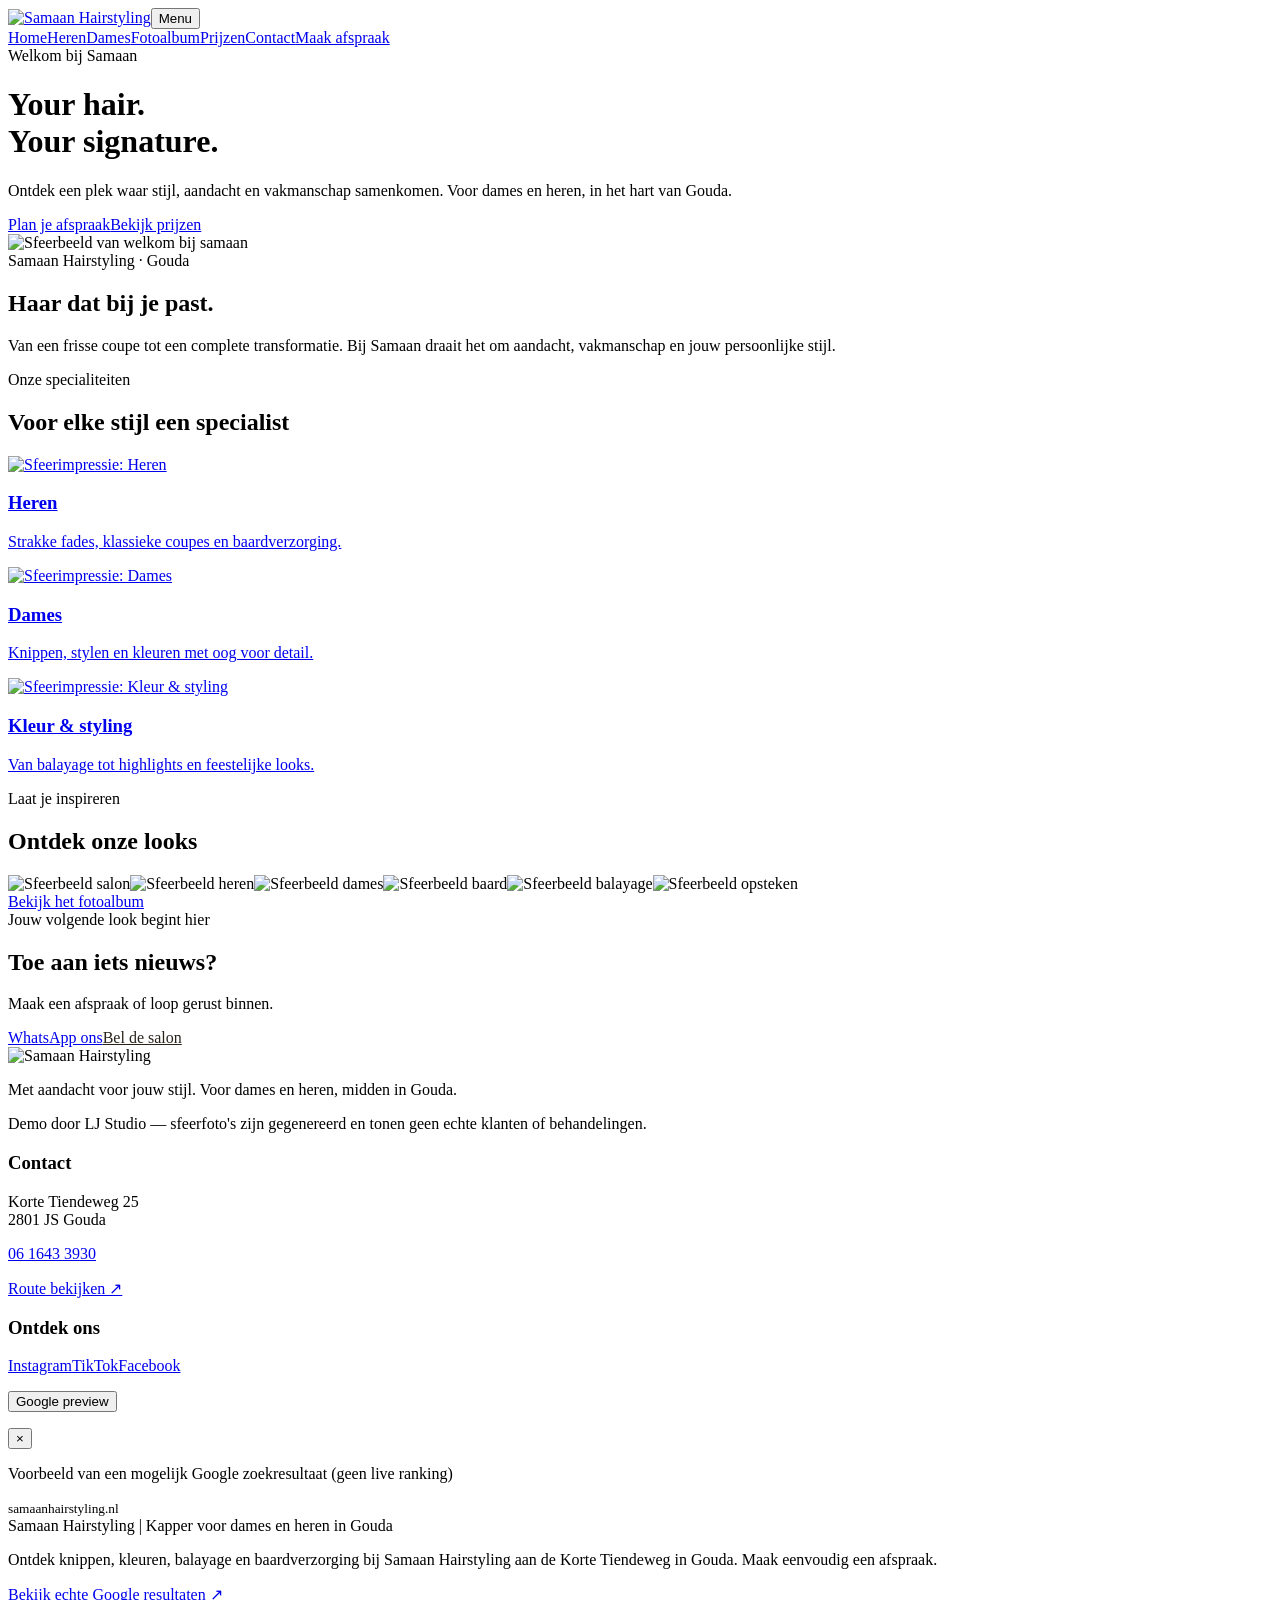
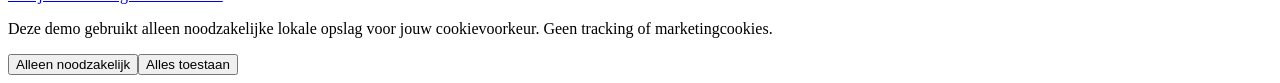
==== index.html @ 9d3ddd49 "Add files via upload" ====
<!doctype html><html lang="nl"><head><meta charset="utf-8"><meta name="viewport" content="width=device-width,initial-scale=1"><title>Kapper voor dames en heren | Samaan Hairstyling Gouda</title><meta name="description" content="Samaan Hairstyling in Gouda. Knippen, kleuren, balayage en baardverzorging."><meta name="theme-color" content="#171615"><meta property="og:title" content="Kapper voor dames en heren | Samaan Hairstyling"><meta property="og:description" content="Samaan Hairstyling in Gouda. Knippen, kleuren, balayage en baardverzorging."><meta property="og:type" content="website"><meta property="og:image" content="assets/dames.webp"><link rel="stylesheet" href="assets/style.css"><link rel="icon" href="assets/logo-placeholder.svg" type="image/svg+xml"><script type="application/ld+json">{"@context": "https://schema.org", "@type": "HairSalon", "name": "Samaan Hairstyling", "telephone": "+31616433930", "address": {"@type": "PostalAddress", "streetAddress": "Korte Tiendeweg 25", "postalCode": "2801 JS", "addressLocality": "Gouda", "addressCountry": "NL"}}</script></head><body><header><nav class="nav" aria-label="Hoofdnavigatie"><a href="index.html" aria-label="Samaan Hairstyling home"><img class="logo" src="assets/logo-placeholder.svg" alt="Samaan Hairstyling"></a><button id="menu" class="menu" aria-expanded="false" aria-label="Open menu">Menu</button><div class="links"><a href="index.html">Home</a><a href="heren.html">Heren</a><a href="dames.html">Dames</a><a href="fotoalbum.html">Fotoalbum</a><a href="prijzen.html">Prijzen</a><a href="contact.html">Contact</a><a class="cta" href="https://wa.me/31616433930" target="_blank" rel="noopener">Maak afspraak</a></div></nav></header><main><div class="hero"><div class="hero-copy reveal"><span class="eyebrow">Welkom bij Samaan</span><h1>Your hair.<br>Your signature.</h1><p>Ontdek een plek waar stijl, aandacht en vakmanschap samenkomen. Voor dames en heren, in het hart van Gouda.</p><div class="actions"><a class="button" href="https://wa.me/31616433930" target="_blank" rel="noopener">Plan je afspraak</a><a class="button outline" href="prijzen.html">Bekijk prijzen</a></div></div><img src="assets/salon.webp" alt="Sfeerbeeld van welkom bij samaan"></div><section class="section center"><span class="eyebrow">Samaan Hairstyling · Gouda</span><h2>Haar dat bij je past.</h2><p>Van een frisse coupe tot een complete transformatie. Bij Samaan draait het om aandacht, vakmanschap en jouw persoonlijke stijl.</p></section><section class="section"><span class="eyebrow">Onze specialiteiten</span><h2>Voor elke stijl een specialist</h2><div class="grid"><a class="tile" href="heren.html"><img loading="lazy" src="assets/heren.webp" alt="Sfeerimpressie: Heren"><div class="content"><h3>Heren</h3><p>Strakke fades, klassieke coupes en baardverzorging.</p></div></a><a class="tile" href="dames.html"><img loading="lazy" src="assets/dames.webp" alt="Sfeerimpressie: Dames"><div class="content"><h3>Dames</h3><p>Knippen, stylen en kleuren met oog voor detail.</p></div></a><a class="tile" href="dames.html"><img loading="lazy" src="assets/balayage.webp" alt="Sfeerimpressie: Kleur & styling"><div class="content"><h3>Kleur & styling</h3><p>Van balayage tot highlights en feestelijke looks.</p></div></a></div></section><section class="section center"><span class="eyebrow">Laat je inspireren</span><h2>Ontdek onze looks</h2><div class="gallery"><img loading="lazy" src="assets/salon.webp" alt="Sfeerbeeld salon"><img loading="lazy" src="assets/heren.webp" alt="Sfeerbeeld heren"><img loading="lazy" src="assets/dames.webp" alt="Sfeerbeeld dames"><img loading="lazy" src="assets/baard.webp" alt="Sfeerbeeld baard"><img loading="lazy" src="assets/balayage.webp" alt="Sfeerbeeld balayage"><img loading="lazy" src="assets/opsteken.webp" alt="Sfeerbeeld opsteken"></div><div class="actions" style="justify-content:center"><a class="button" href="fotoalbum.html">Bekijk het fotoalbum</a></div></section></main><section class="strip"><span class="eyebrow">Jouw volgende look begint hier</span><h2>Toe aan iets nieuws?</h2><p>Maak een afspraak of loop gerust binnen.</p><div class="actions" style="justify-content:center"><a class="button" href="https://wa.me/31616433930" target="_blank" rel="noopener">WhatsApp ons</a><a class="button outline" style="color:#28221b;border-color:#8c7358" href="tel:+31616433930">Bel de salon</a></div></section><footer class="footer"><div class="footer-inner"><div><img class="logo" src="assets/logo-placeholder.svg" alt="Samaan Hairstyling"><p>Met aandacht voor jouw stijl. Voor dames en heren, midden in Gouda.</p><p class="small">Demo door LJ Studio — sfeerfoto's zijn gegenereerd en tonen geen echte klanten of behandelingen.</p></div><div><h3>Contact</h3><p>Korte Tiendeweg 25<br>2801 JS Gouda</p><a href="tel:+31616433930">06 1643 3930</a><p><a href="https://www.google.com/maps/search/?api=1&query=Korte+Tiendeweg+25+Gouda" target="_blank" rel="noopener">Route bekijken ↗</a></p></div><div><h3>Ontdek ons</h3><div class="social"><a href="https://www.instagram.com/" target="_blank" rel="noopener" title="Profiel nog te koppelen">Instagram</a><a href="https://www.tiktok.com/" target="_blank" rel="noopener" title="Profiel nog te koppelen">TikTok</a><a href="https://www.facebook.com/" target="_blank" rel="noopener" title="Profiel nog te koppelen">Facebook</a></div><p><button class="button outline" data-preview>Google preview</button></p></div></div></footer><div id="preview" class="modal" role="dialog" aria-modal="true" aria-label="Google zoekresultaat voorbeeld"><div class="modal-inner"><button class="close" data-close aria-label="Sluiten">×</button><p>Voorbeeld van een mogelijk Google zoekresultaat (geen live ranking)</p><small>samaanhairstyling.nl</small><div class="google-link">Samaan Hairstyling | Kapper voor dames en heren in Gouda</div><p>Ontdek knippen, kleuren, balayage en baardverzorging bij Samaan Hairstyling aan de Korte Tiendeweg in Gouda. Maak eenvoudig een afspraak.</p><a href="https://www.google.com/search?q=Samaan+Hairstyling+Gouda" target="_blank" rel="noopener">Bekijk echte Google resultaten ↗</a></div></div><div id="cookie" class="cookie"><p>Deze demo gebruikt alleen noodzakelijke lokale opslag voor jouw cookievoorkeur. Geen tracking of marketingcookies.</p><div class="actions"><button class="button outline" data-consent="necessary">Alleen noodzakelijk</button><button class="button" data-consent="all">Alles toestaan</button></div></div><script src="assets/app.js" defer></script></body></html>
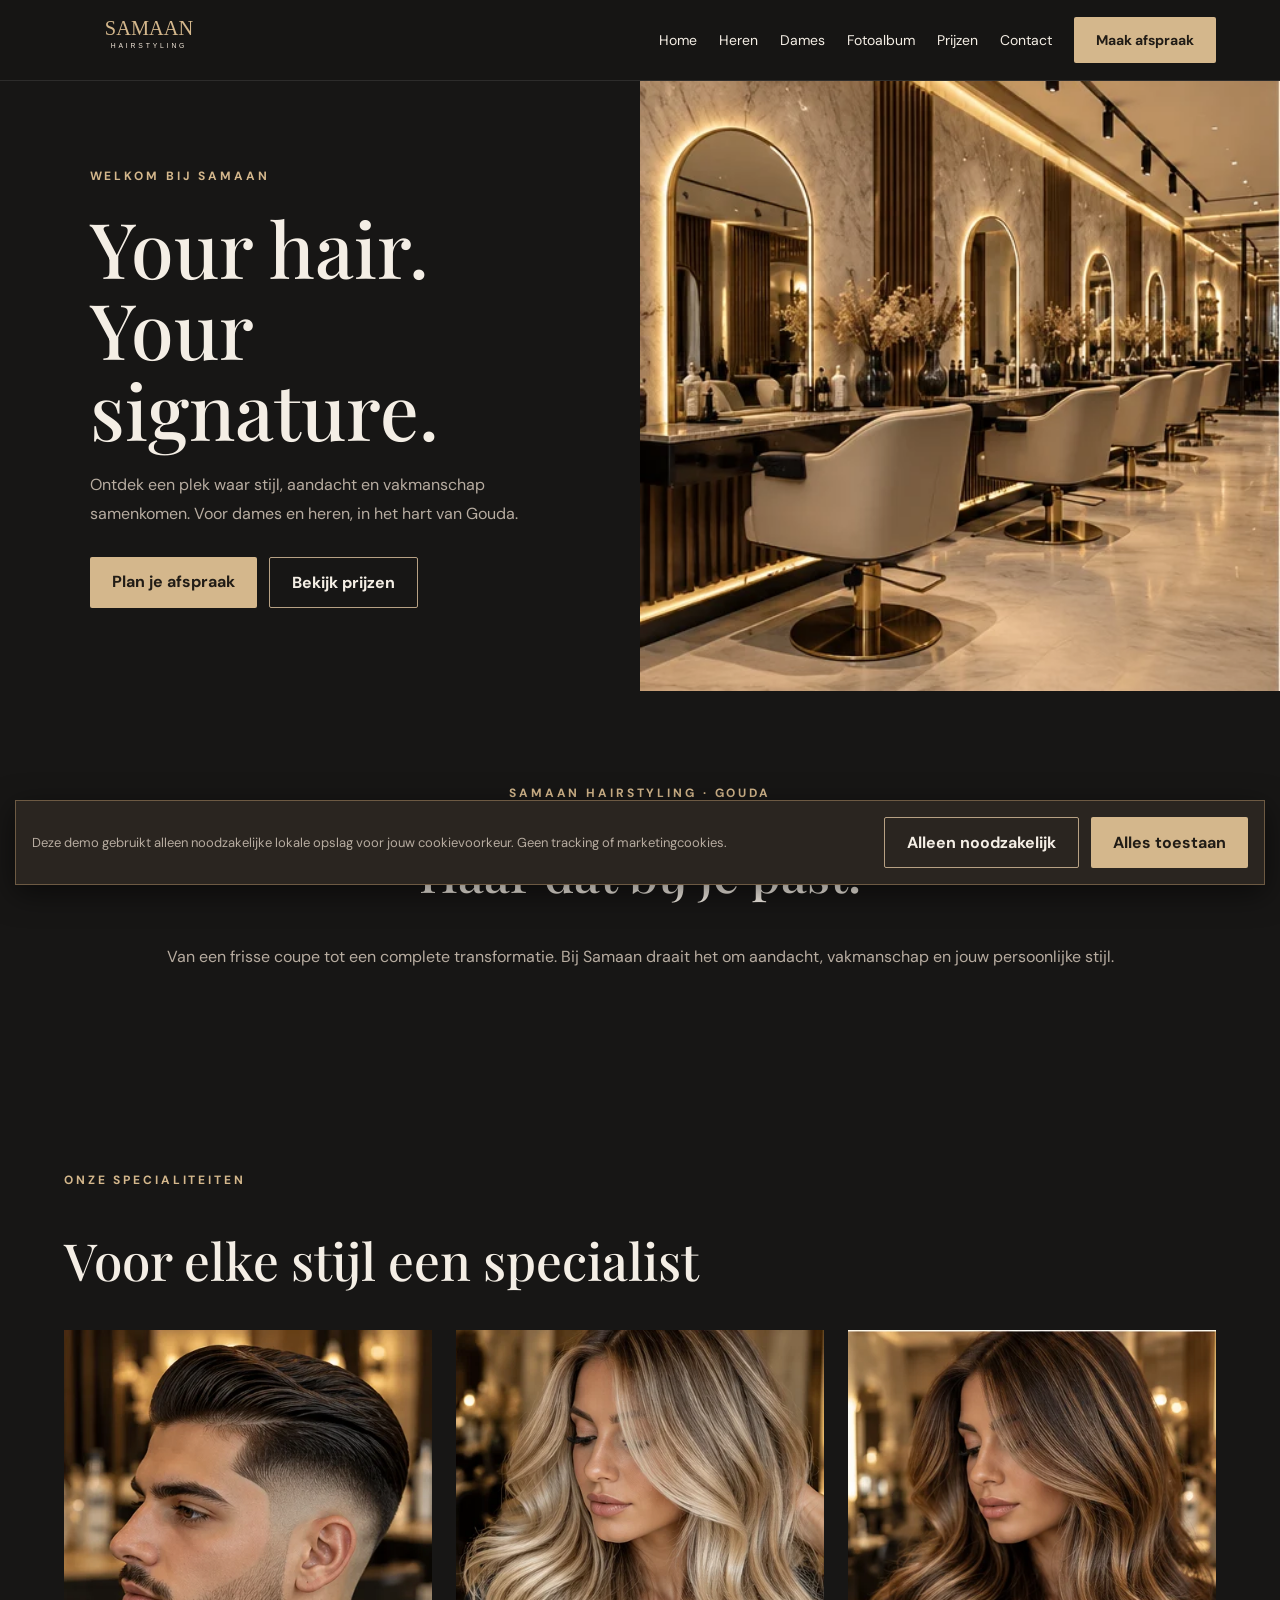
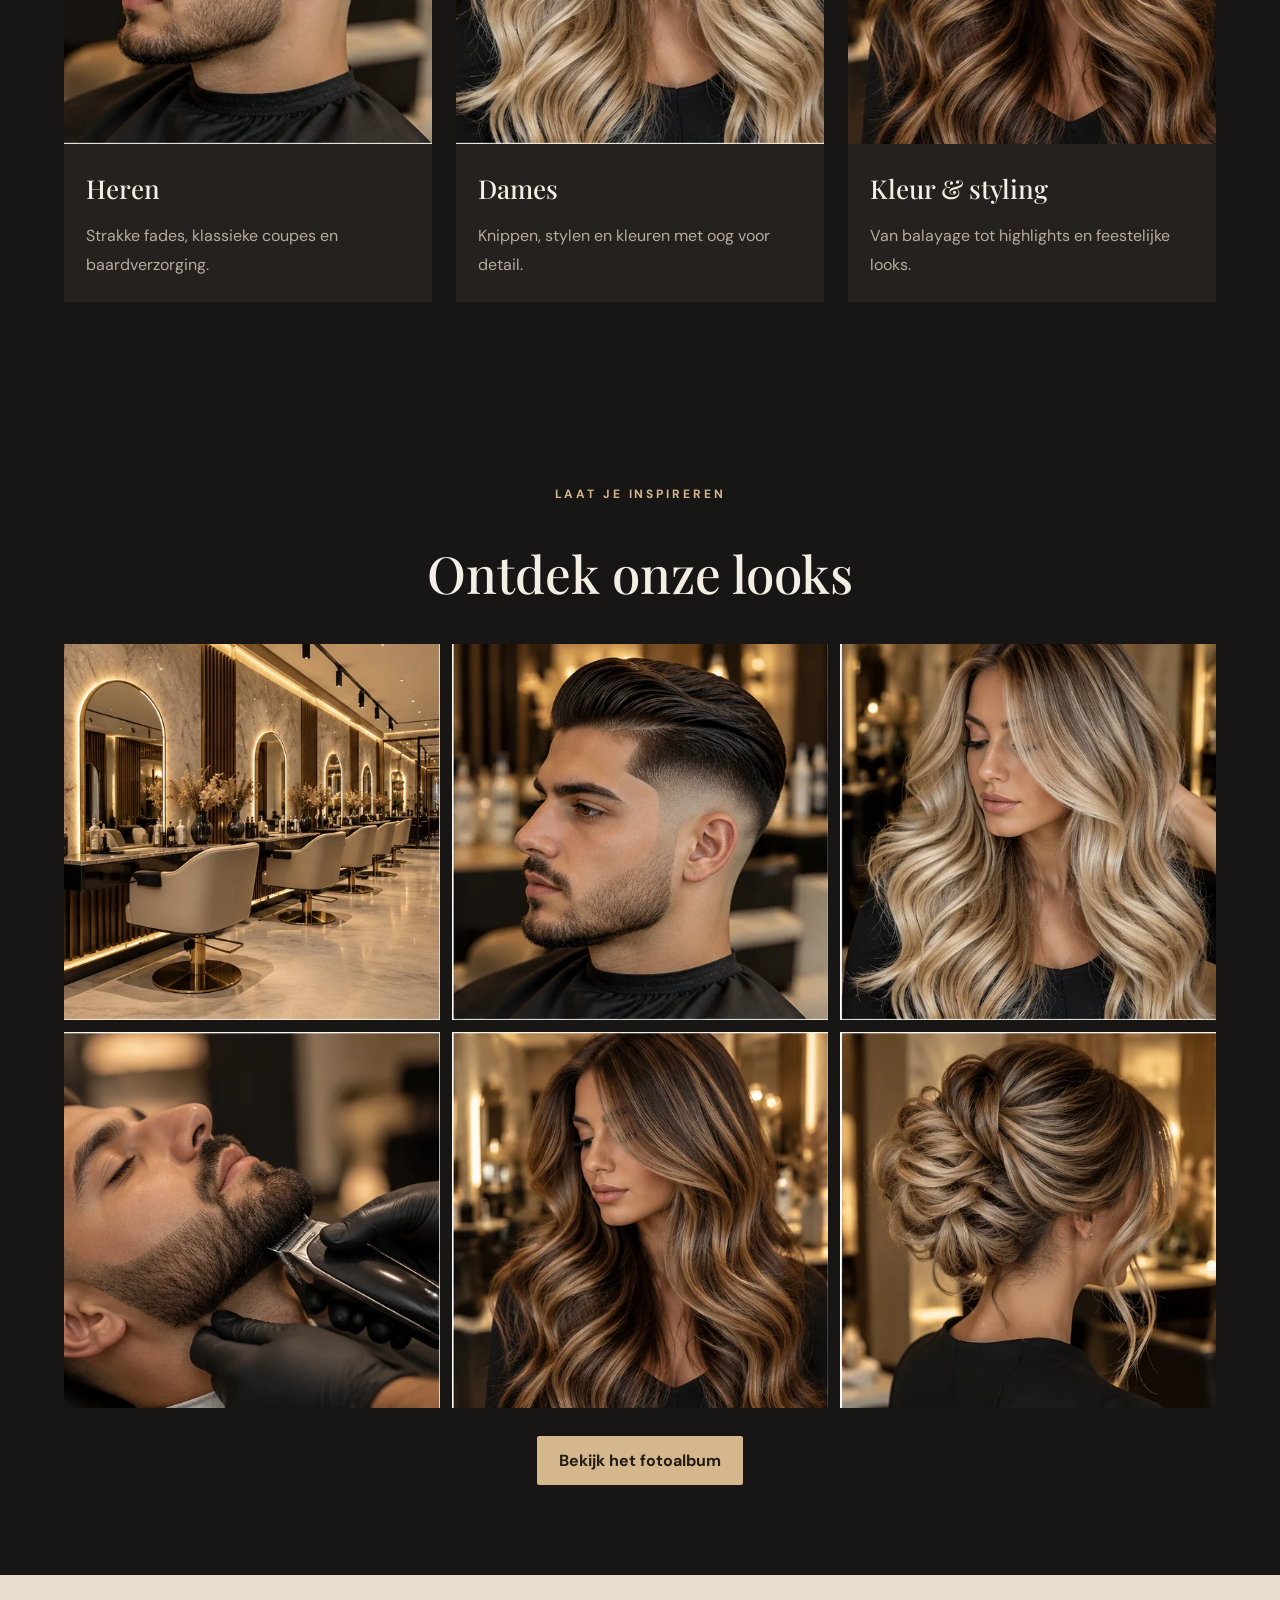
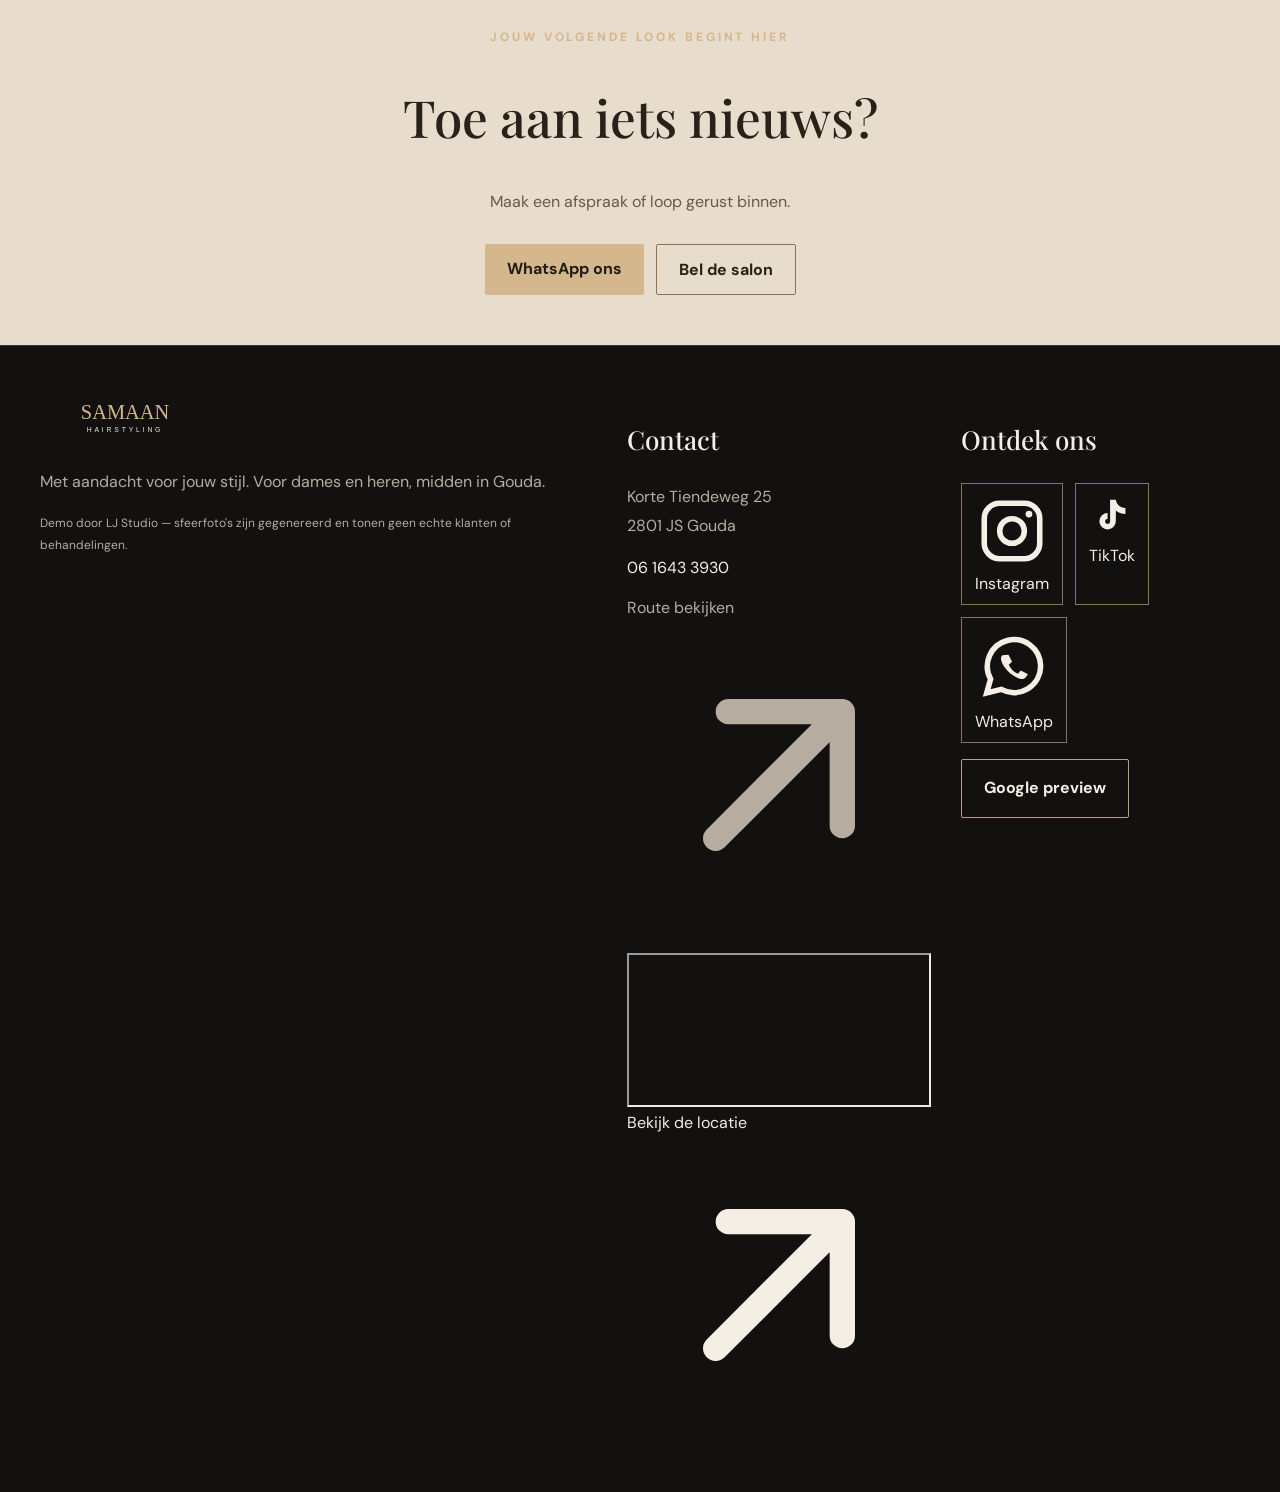
==== commit bebd5b2c: "Improve mobile treatment links, footer social icons and map" ====
--- a/index.html
+++ b/index.html
@@ -1 +1 @@
-<!doctype html><html lang="nl"><head><meta charset="utf-8"><meta name="viewport" content="width=device-width,initial-scale=1"><title>Kapper voor dames en heren | Samaan Hairstyling Gouda</title><meta name="description" content="Samaan Hairstyling in Gouda. Knippen, kleuren, balayage en baardverzorging."><meta name="theme-color" content="#171615"><meta property="og:title" content="Kapper voor dames en heren | Samaan Hairstyling"><meta property="og:description" content="Samaan Hairstyling in Gouda. Knippen, kleuren, balayage en baardverzorging."><meta property="og:type" content="website"><meta property="og:image" content="assets/dames.webp"><link rel="stylesheet" href="assets/style.css"><link rel="icon" href="assets/logo-placeholder.svg" type="image/svg+xml"><script type="application/ld+json">{"@context": "https://schema.org", "@type": "HairSalon", "name": "Samaan Hairstyling", "telephone": "+31616433930", "address": {"@type": "PostalAddress", "streetAddress": "Korte Tiendeweg 25", "postalCode": "2801 JS", "addressLocality": "Gouda", "addressCountry": "NL"}}</script></head><body><header><nav class="nav" aria-label="Hoofdnavigatie"><a href="index.html" aria-label="Samaan Hairstyling home"><img class="logo" src="assets/logo-placeholder.svg" alt="Samaan Hairstyling"></a><button id="menu" class="menu" aria-expanded="false" aria-label="Open menu">Menu</button><div class="links"><a href="index.html">Home</a><a href="heren.html">Heren</a><a href="dames.html">Dames</a><a href="fotoalbum.html">Fotoalbum</a><a href="prijzen.html">Prijzen</a><a href="contact.html">Contact</a><a class="cta" href="https://wa.me/31616433930" target="_blank" rel="noopener">Maak afspraak</a></div></nav></header><main><div class="hero"><div class="hero-copy reveal"><span class="eyebrow">Welkom bij Samaan</span><h1>Your hair.<br>Your signature.</h1><p>Ontdek een plek waar stijl, aandacht en vakmanschap samenkomen. Voor dames en heren, in het hart van Gouda.</p><div class="actions"><a class="button" href="https://wa.me/31616433930" target="_blank" rel="noopener">Plan je afspraak</a><a class="button outline" href="prijzen.html">Bekijk prijzen</a></div></div><img src="assets/salon.webp" alt="Sfeerbeeld van welkom bij samaan"></div><section class="section center"><span class="eyebrow">Samaan Hairstyling · Gouda</span><h2>Haar dat bij je past.</h2><p>Van een frisse coupe tot een complete transformatie. Bij Samaan draait het om aandacht, vakmanschap en jouw persoonlijke stijl.</p></section><section class="section"><span class="eyebrow">Onze specialiteiten</span><h2>Voor elke stijl een specialist</h2><div class="grid"><a class="tile" href="heren.html"><img loading="lazy" src="assets/heren.webp" alt="Sfeerimpressie: Heren"><div class="content"><h3>Heren</h3><p>Strakke fades, klassieke coupes en baardverzorging.</p></div></a><a class="tile" href="dames.html"><img loading="lazy" src="assets/dames.webp" alt="Sfeerimpressie: Dames"><div class="content"><h3>Dames</h3><p>Knippen, stylen en kleuren met oog voor detail.</p></div></a><a class="tile" href="dames.html"><img loading="lazy" src="assets/balayage.webp" alt="Sfeerimpressie: Kleur & styling"><div class="content"><h3>Kleur & styling</h3><p>Van balayage tot highlights en feestelijke looks.</p></div></a></div></section><section class="section center"><span class="eyebrow">Laat je inspireren</span><h2>Ontdek onze looks</h2><div class="gallery"><img loading="lazy" src="assets/salon.webp" alt="Sfeerbeeld salon"><img loading="lazy" src="assets/heren.webp" alt="Sfeerbeeld heren"><img loading="lazy" src="assets/dames.webp" alt="Sfeerbeeld dames"><img loading="lazy" src="assets/baard.webp" alt="Sfeerbeeld baard"><img loading="lazy" src="assets/balayage.webp" alt="Sfeerbeeld balayage"><img loading="lazy" src="assets/opsteken.webp" alt="Sfeerbeeld opsteken"></div><div class="actions" style="justify-content:center"><a class="button" href="fotoalbum.html">Bekijk het fotoalbum</a></div></section></main><section class="strip"><span class="eyebrow">Jouw volgende look begint hier</span><h2>Toe aan iets nieuws?</h2><p>Maak een afspraak of loop gerust binnen.</p><div class="actions" style="justify-content:center"><a class="button" href="https://wa.me/31616433930" target="_blank" rel="noopener">WhatsApp ons</a><a class="button outline" style="color:#28221b;border-color:#8c7358" href="tel:+31616433930">Bel de salon</a></div></section><footer class="footer"><div class="footer-inner"><div><img class="logo" src="assets/logo-placeholder.svg" alt="Samaan Hairstyling"><p>Met aandacht voor jouw stijl. Voor dames en heren, midden in Gouda.</p><p class="small">Demo door LJ Studio — sfeerfoto's zijn gegenereerd en tonen geen echte klanten of behandelingen.</p></div><div><h3>Contact</h3><p>Korte Tiendeweg 25<br>2801 JS Gouda</p><a href="tel:+31616433930">06 1643 3930</a><p><a href="https://www.google.com/maps/search/?api=1&query=Korte+Tiendeweg+25+Gouda" target="_blank" rel="noopener">Route bekijken ↗</a></p></div><div><h3>Ontdek ons</h3><div class="social"><a href="https://www.instagram.com/" target="_blank" rel="noopener" title="Profiel nog te koppelen">Instagram</a><a href="https://www.tiktok.com/" target="_blank" rel="noopener" title="Profiel nog te koppelen">TikTok</a><a href="https://www.facebook.com/" target="_blank" rel="noopener" title="Profiel nog te koppelen">Facebook</a></div><p><button class="button outline" data-preview>Google preview</button></p></div></div></footer><div id="preview" class="modal" role="dialog" aria-modal="true" aria-label="Google zoekresultaat voorbeeld"><div class="modal-inner"><button class="close" data-close aria-label="Sluiten">×</button><p>Voorbeeld van een mogelijk Google zoekresultaat (geen live ranking)</p><small>samaanhairstyling.nl</small><div class="google-link">Samaan Hairstyling | Kapper voor dames en heren in Gouda</div><p>Ontdek knippen, kleuren, balayage en baardverzorging bij Samaan Hairstyling aan de Korte Tiendeweg in Gouda. Maak eenvoudig een afspraak.</p><a href="https://www.google.com/search?q=Samaan+Hairstyling+Gouda" target="_blank" rel="noopener">Bekijk echte Google resultaten ↗</a></div></div><div id="cookie" class="cookie"><p>Deze demo gebruikt alleen noodzakelijke lokale opslag voor jouw cookievoorkeur. Geen tracking of marketingcookies.</p><div class="actions"><button class="button outline" data-consent="necessary">Alleen noodzakelijk</button><button class="button" data-consent="all">Alles toestaan</button></div></div><script src="assets/app.js" defer></script></body></html>+<!doctype html><html lang="nl"><head><meta charset="utf-8"><meta name="viewport" content="width=device-width,initial-scale=1"><title>Kapper voor dames en heren | Samaan Hairstyling Gouda</title><meta name="description" content="Samaan Hairstyling in Gouda. Knippen, kleuren, balayage en baardverzorging."><meta name="theme-color" content="#171615"><meta property="og:title" content="Kapper voor dames en heren | Samaan Hairstyling"><meta property="og:description" content="Samaan Hairstyling in Gouda. Knippen, kleuren, balayage en baardverzorging."><meta property="og:type" content="website"><meta property="og:image" content="assets/dames.webp"><link rel="stylesheet" href="assets/style.css"><link rel="icon" href="assets/logo-placeholder.svg" type="image/svg+xml"><script type="application/ld+json">{"@context": "https://schema.org", "@type": "HairSalon", "name": "Samaan Hairstyling", "telephone": "+31616433930", "address": {"@type": "PostalAddress", "streetAddress": "Korte Tiendeweg 25", "postalCode": "2801 JS", "addressLocality": "Gouda", "addressCountry": "NL"}}</script></head><body><header><nav class="nav" aria-label="Hoofdnavigatie"><a href="index.html" aria-label="Samaan Hairstyling home"><img class="logo" src="assets/logo-placeholder.svg" alt="Samaan Hairstyling"></a><button id="menu" class="menu" aria-expanded="false" aria-label="Open menu">Menu</button><div class="links"><a href="index.html">Home</a><a href="heren.html">Heren</a><a href="dames.html">Dames</a><a href="fotoalbum.html">Fotoalbum</a><a href="prijzen.html">Prijzen</a><a href="contact.html">Contact</a><a class="cta" href="https://wa.me/31616433930" target="_blank" rel="noopener">Maak afspraak</a></div></nav></header><main><div class="hero"><div class="hero-copy reveal"><span class="eyebrow">Welkom bij Samaan</span><h1>Your hair.<br>Your signature.</h1><p>Ontdek een plek waar stijl, aandacht en vakmanschap samenkomen. Voor dames en heren, in het hart van Gouda.</p><div class="actions"><a class="button" href="https://wa.me/31616433930" target="_blank" rel="noopener">Plan je afspraak</a><a class="button outline" href="prijzen.html">Bekijk prijzen</a></div></div><img src="assets/salon.webp" alt="Sfeerbeeld van welkom bij samaan"></div><section class="section center"><span class="eyebrow">Samaan Hairstyling · Gouda</span><h2>Haar dat bij je past.</h2><p>Van een frisse coupe tot een complete transformatie. Bij Samaan draait het om aandacht, vakmanschap en jouw persoonlijke stijl.</p></section><section class="section"><span class="eyebrow">Onze specialiteiten</span><h2>Voor elke stijl een specialist</h2><div class="grid"><a class="tile" href="heren.html"><img loading="lazy" src="assets/heren.webp" alt="Sfeerimpressie: Heren"><div class="content"><h3>Heren</h3><p>Strakke fades, klassieke coupes en baardverzorging.</p></div></a><a class="tile" href="dames.html"><img loading="lazy" src="assets/dames.webp" alt="Sfeerimpressie: Dames"><div class="content"><h3>Dames</h3><p>Knippen, stylen en kleuren met oog voor detail.</p></div></a><a class="tile" href="dames.html"><img loading="lazy" src="assets/balayage.webp" alt="Sfeerimpressie: Kleur & styling"><div class="content"><h3>Kleur & styling</h3><p>Van balayage tot highlights en feestelijke looks.</p></div></a></div></section><section class="section center"><span class="eyebrow">Laat je inspireren</span><h2>Ontdek onze looks</h2><div class="gallery"><img loading="lazy" src="assets/salon.webp" alt="Sfeerbeeld salon"><img loading="lazy" src="assets/heren.webp" alt="Sfeerbeeld heren"><img loading="lazy" src="assets/dames.webp" alt="Sfeerbeeld dames"><img loading="lazy" src="assets/baard.webp" alt="Sfeerbeeld baard"><img loading="lazy" src="assets/balayage.webp" alt="Sfeerbeeld balayage"><img loading="lazy" src="assets/opsteken.webp" alt="Sfeerbeeld opsteken"></div><div class="actions" style="justify-content:center"><a class="button" href="fotoalbum.html">Bekijk het fotoalbum</a></div></section></main><section class="strip"><span class="eyebrow">Jouw volgende look begint hier</span><h2>Toe aan iets nieuws?</h2><p>Maak een afspraak of loop gerust binnen.</p><div class="actions" style="justify-content:center"><a class="button" href="https://wa.me/31616433930" target="_blank" rel="noopener">WhatsApp ons</a><a class="button outline" style="color:#28221b;border-color:#8c7358" href="tel:+31616433930">Bel de salon</a></div></section><footer class="footer"><div class="footer-inner"><div><img class="logo" src="assets/logo-placeholder.svg" alt="Samaan Hairstyling"><p>Met aandacht voor jouw stijl. Voor dames en heren, midden in Gouda.</p><p class="small">Demo door LJ Studio — sfeerfoto's zijn gegenereerd en tonen geen echte klanten of behandelingen.</p></div><div><h3>Contact</h3><p>Korte Tiendeweg 25<br>2801 JS Gouda</p><a href="tel:+31616433930">06 1643 3930</a><p><a href="https://www.google.com/maps/search/?api=1&query=Korte+Tiendeweg+25+Gouda" target="_blank" rel="noopener">Route bekijken <svg class="arrow-icon" viewBox="0 0 24 24" aria-hidden="true" focusable="false"><path d="M7 17 17 7M8 7h9v9" fill="none" stroke="currentColor" stroke-width="2" stroke-linecap="round" stroke-linejoin="round"/></svg></a></p><a class="footer-map" href="https://www.google.com/maps/search/?api=1&amp;query=Korte+Tiendeweg+25+Gouda" target="_blank" rel="noopener" aria-label="Open de locatie in Google Maps"><iframe title="Kaart van Korte Tiendeweg 25 in Gouda" src="https://maps.google.com/maps?q=Korte%20Tiendeweg%2025%2C%20Gouda&amp;t=&amp;z=15&amp;ie=UTF8&amp;iwloc=&amp;output=embed" loading="lazy" referrerpolicy="no-referrer-when-downgrade" tabindex="-1"></iframe><span>Bekijk de locatie <svg class="arrow-icon" viewBox="0 0 24 24" aria-hidden="true" focusable="false"><path d="M7 17 17 7M8 7h9v9" fill="none" stroke="currentColor" stroke-width="2" stroke-linecap="round" stroke-linejoin="round"/></svg></span></a></div><div><h3>Ontdek ons</h3><div class="social social-icons"><a href="https://www.instagram.com/" target="_blank" rel="noopener" aria-label="Instagram (profiel nog te koppelen)" title="Instagram-profiel nog te koppelen"><svg viewBox="0 0 24 24" aria-hidden="true"><rect x="3" y="3" width="18" height="18" rx="5" fill="none" stroke="currentColor" stroke-width="1.8"/><circle cx="12" cy="12" r="4" fill="none" stroke="currentColor" stroke-width="1.8"/><circle cx="17.5" cy="6.5" r="1.1" fill="currentColor"/></svg><span>Instagram</span></a><a href="https://www.tiktok.com/" target="_blank" rel="noopener" aria-label="TikTok (profiel nog te koppelen)" title="TikTok-profiel nog te koppelen"><svg viewBox="0 0 24 24" aria-hidden="true"><path d="M14 3v11.2a4.3 4.3 0 1 1-4.3-4.3V13a1.3 1.3 0 1 0 1.3 1.3V3h3c.4 2.4 2.1 4.1 5 4.3v3.1c-2-.1-3.7-.7-5-1.8" fill="currentColor"/></svg><span>TikTok</span></a><a href="https://wa.me/31616433930" target="_blank" rel="noopener" aria-label="WhatsApp Samaan Hairstyling"><svg viewBox="0 0 24 24" aria-hidden="true"><path d="M20.2 11.7a8.2 8.2 0 0 1-12.1 7.2L3.6 20l1.2-4.3a8.2 8.2 0 1 1 15.4-4Z" fill="none" stroke="currentColor" stroke-width="1.7"/><path d="M8.4 8.4c-.4.4-.5 1-.3 1.7.7 2.4 3.3 4.8 5.7 5.5.7.2 1.3.1 1.7-.3l.8-1.1-2.2-1.1-.9 1c-1.2-.5-2.3-1.6-2.8-2.8l1-.9-1.1-2.2-1.9.2Z" fill="currentColor"/></svg><span>WhatsApp</span></a></div><p><button class="button outline" data-preview>Google preview</button></p></div></div></footer><div id="preview" class="modal" role="dialog" aria-modal="true" aria-label="Google zoekresultaat voorbeeld"><div class="modal-inner"><button class="close" data-close aria-label="Sluiten">×</button><p>Voorbeeld van een mogelijk Google zoekresultaat (geen live ranking)</p><small>samaanhairstyling.nl</small><div class="google-link">Samaan Hairstyling | Kapper voor dames en heren in Gouda</div><p>Ontdek knippen, kleuren, balayage en baardverzorging bij Samaan Hairstyling aan de Korte Tiendeweg in Gouda. Maak eenvoudig een afspraak.</p><a href="https://www.google.com/search?q=Samaan+Hairstyling+Gouda" target="_blank" rel="noopener">Bekijk echte Google resultaten <svg class="arrow-icon" viewBox="0 0 24 24" aria-hidden="true" focusable="false"><path d="M7 17 17 7M8 7h9v9" fill="none" stroke="currentColor" stroke-width="2" stroke-linecap="round" stroke-linejoin="round"/></svg></a></div></div><div id="cookie" class="cookie"><p>Deze demo gebruikt alleen noodzakelijke lokale opslag voor jouw cookievoorkeur. Geen tracking of marketingcookies.</p><div class="actions"><button class="button outline" data-consent="necessary">Alleen noodzakelijk</button><button class="button" data-consent="all">Alles toestaan</button></div></div><script src="assets/app.js" defer></script></body></html>
--- a/assets/style.css
+++ b/assets/style.css
@@ -0,0 +1 @@
+@import url('https://fonts.googleapis.com/css2?family=DM+Sans:wght@400;500;600;700&family=Playfair+Display:wght@400;500;600&display=swap');:root{--bg:#171615;--panel:#24211e;--gold:#d4b78c;--cream:#f4eee5;--muted:#b7aca0}*{box-sizing:border-box}html{scroll-behavior:smooth}body{margin:0;background:var(--bg);color:var(--cream);font-family:'DM Sans',sans-serif}a{color:inherit;text-decoration:none}button{font:inherit;cursor:pointer}header{position:sticky;top:0;z-index:20;background:#171615f5;border-bottom:1px solid #ffffff19}.nav{max-width:1200px;margin:auto;padding:12px 24px;display:flex;align-items:center;justify-content:space-between;gap:25px}.logo{width:170px;max-height:70px}.links{display:flex;align-items:center;gap:22px;font-size:14px}.links a:hover,.footer a:hover{color:var(--gold)}.cta,.button{display:inline-block;background:var(--gold);color:#211c16;border:0;padding:14px 22px;border-radius:2px;font-weight:700}.outline{background:transparent;color:var(--cream);border:1px solid #b7a184}.hero{min-height:610px;display:grid;grid-template-columns:1fr 1fr;align-items:center;max-width:1300px;margin:auto}.hero-copy{padding:70px 7vw}.eyebrow{color:var(--gold);letter-spacing:.24em;text-transform:uppercase;font-size:12px;font-weight:700}h1,h2,h3{font-family:'Playfair Display',Georgia,serif;font-weight:500}h1{font-size:clamp(48px,6vw,86px);line-height:1.05;margin:22px 0}h2{font-size:clamp(35px,4vw,56px);line-height:1.1}h3{font-size:26px}p{color:var(--muted);line-height:1.8}.hero img{width:100%;height:610px;object-fit:cover}.actions{display:flex;gap:12px;flex-wrap:wrap;margin-top:28px}.section{max-width:1200px;margin:auto;padding:90px 24px}.center{text-align:center}.grid{display:grid;grid-template-columns:repeat(3,1fr);gap:24px}.tile{background:var(--panel);overflow:hidden}.tile img{width:100%;aspect-ratio:4/4.5;object-fit:cover;transition:transform .4s}.tile:hover img{transform:scale(1.035)}.tile .content{padding:22px}.tile h3{margin:0}.tile p{margin-bottom:0}.strip{background:#e8dccc;color:#28221b;padding:50px 24px;text-align:center}.strip p{color:#66594c}.prices{display:grid;grid-template-columns:repeat(2,1fr);gap:45px}.price{display:flex;justify-content:space-between;gap:15px;padding:16px 0;border-bottom:1px solid #ffffff24}.price strong{color:var(--gold);white-space:nowrap}.footer{border-top:1px solid #ffffff25;padding:50px 24px;background:#121110}.footer-inner{max-width:1200px;margin:auto;display:grid;grid-template-columns:2fr 1fr 1fr;gap:30px}.social{display:flex;gap:12px;flex-wrap:wrap}.social a{border:1px solid #88725b;padding:10px 13px}.small{font-size:12px}.menu{display:none;background:none;border:1px solid var(--gold);color:var(--gold);padding:9px 12px}.gallery{display:grid;grid-template-columns:repeat(3,1fr);gap:12px}.gallery img{width:100%;aspect-ratio:1/1;object-fit:cover}.note{background:#393027;border-left:3px solid var(--gold);padding:16px;color:#e9dac9}.modal{position:fixed;inset:0;z-index:40;background:#000c;display:none;align-items:center;justify-content:center;padding:20px}.modal.open{display:flex}.modal-inner{background:#fff;color:#222;padding:30px;max-width:620px;width:100%;border-radius:12px}.modal-inner p{color:#555}.google-link{color:#1a0dab;font-size:22px}.close{float:right;background:none;border:0;font-size:24px}.cookie{position:fixed;bottom:15px;left:15px;right:15px;z-index:30;background:#2a2520;border:1px solid #6d5a43;padding:16px;display:flex;align-items:center;justify-content:space-between;gap:20px;box-shadow:0 8px 30px #0008}.cookie p{margin:0;font-size:13px}.cookie .actions{margin:0}.reveal{animation:up .6s both}@keyframes up{from{opacity:0;transform:translateY(16px)}to{opacity:1;transform:translateY(0)}}@media(max-width:850px){.menu{display:block}.links{display:none;position:absolute;top:75px;left:0;right:0;background:#171615;flex-direction:column;padding:24px;align-items:stretch}.links.show{display:flex}.hero{grid-template-columns:1fr}.hero-copy{padding:65px 24px}.hero img{height:430px}.grid,.gallery{grid-template-columns:repeat(2,1fr)}.footer-inner{grid-template-columns:1fr 1fr}.prices{grid-template-columns:1fr}}@media(max-width:540px){.grid,.gallery,.footer-inner{grid-template-columns:1fr}.section{padding:65px 20px}.hero img{height:350px}.cookie{flex-direction:column;align-items:stretch}.nav{padding:10px 16px}.logo{width:140px}}@media(prefers-reduced-motion:reduce){*,*:before,*:after{scroll-behavior:auto!important;animation:none!important;transition:none!important}}
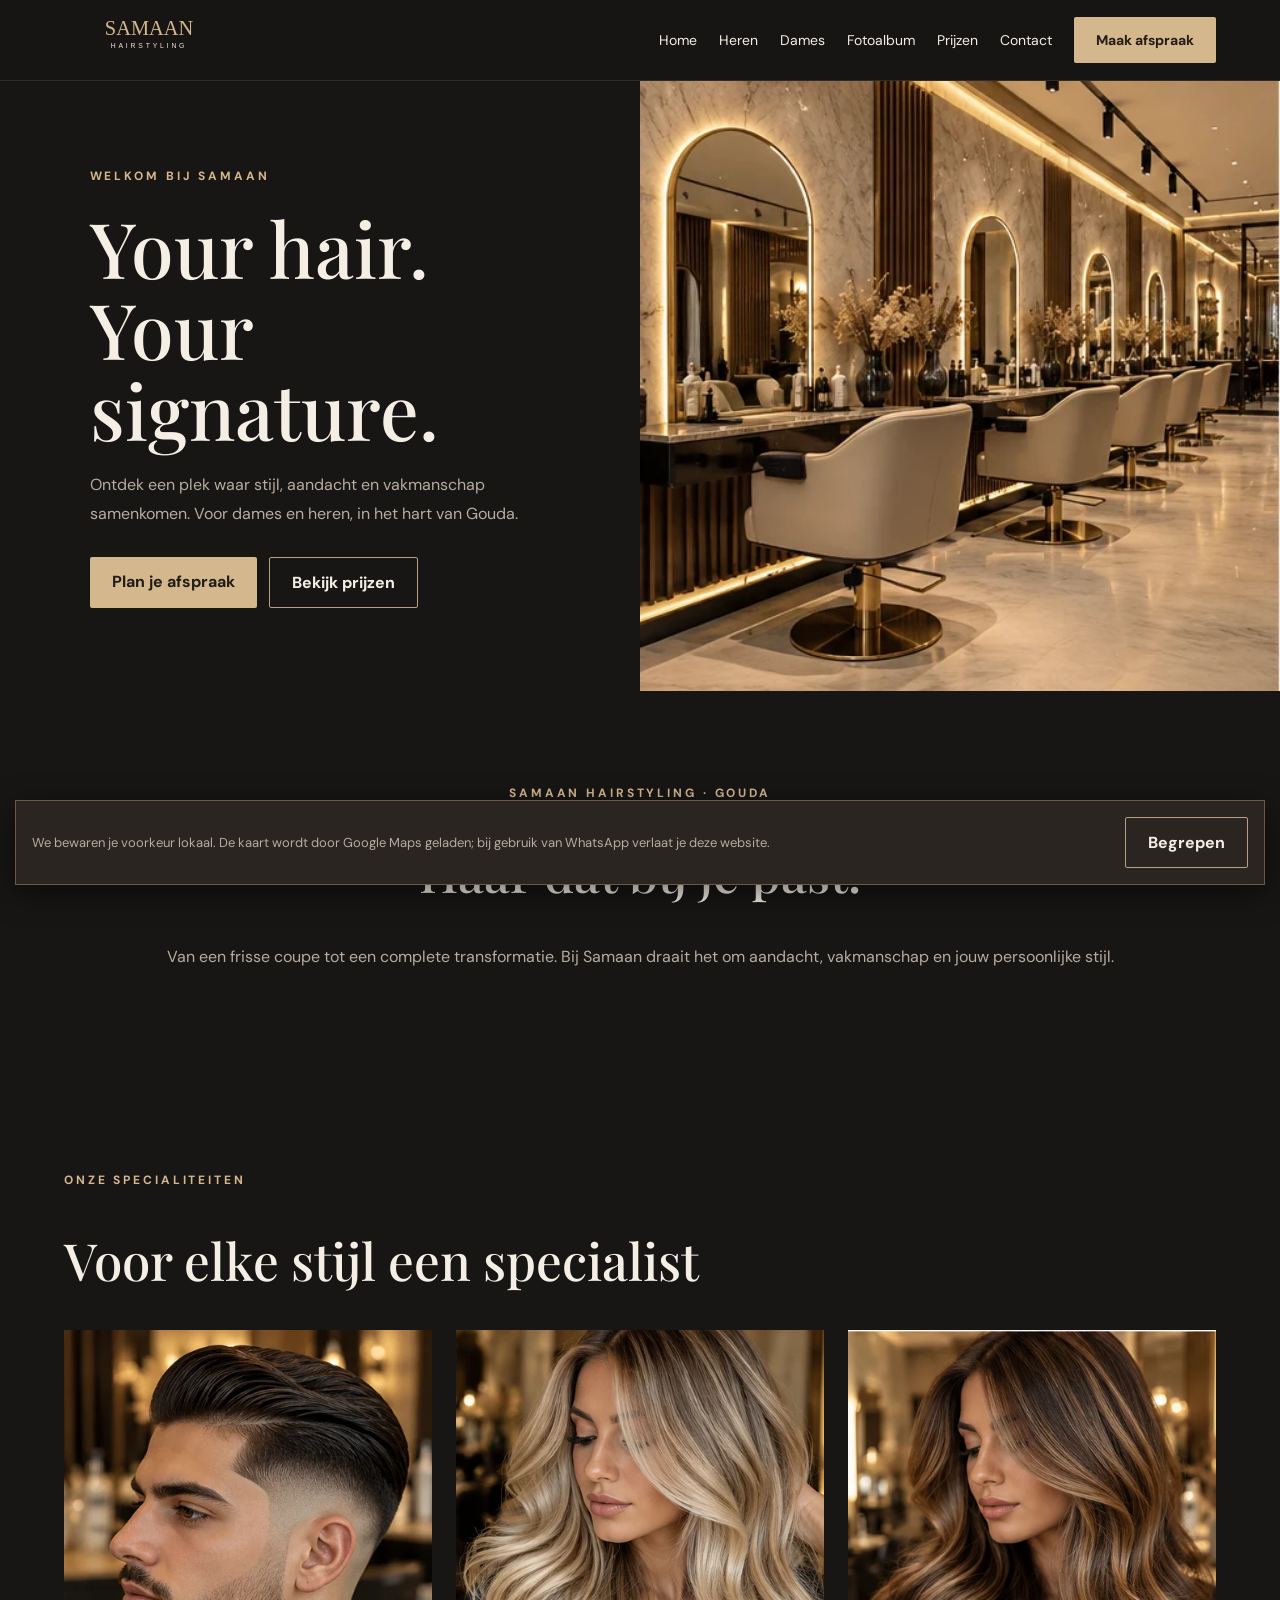
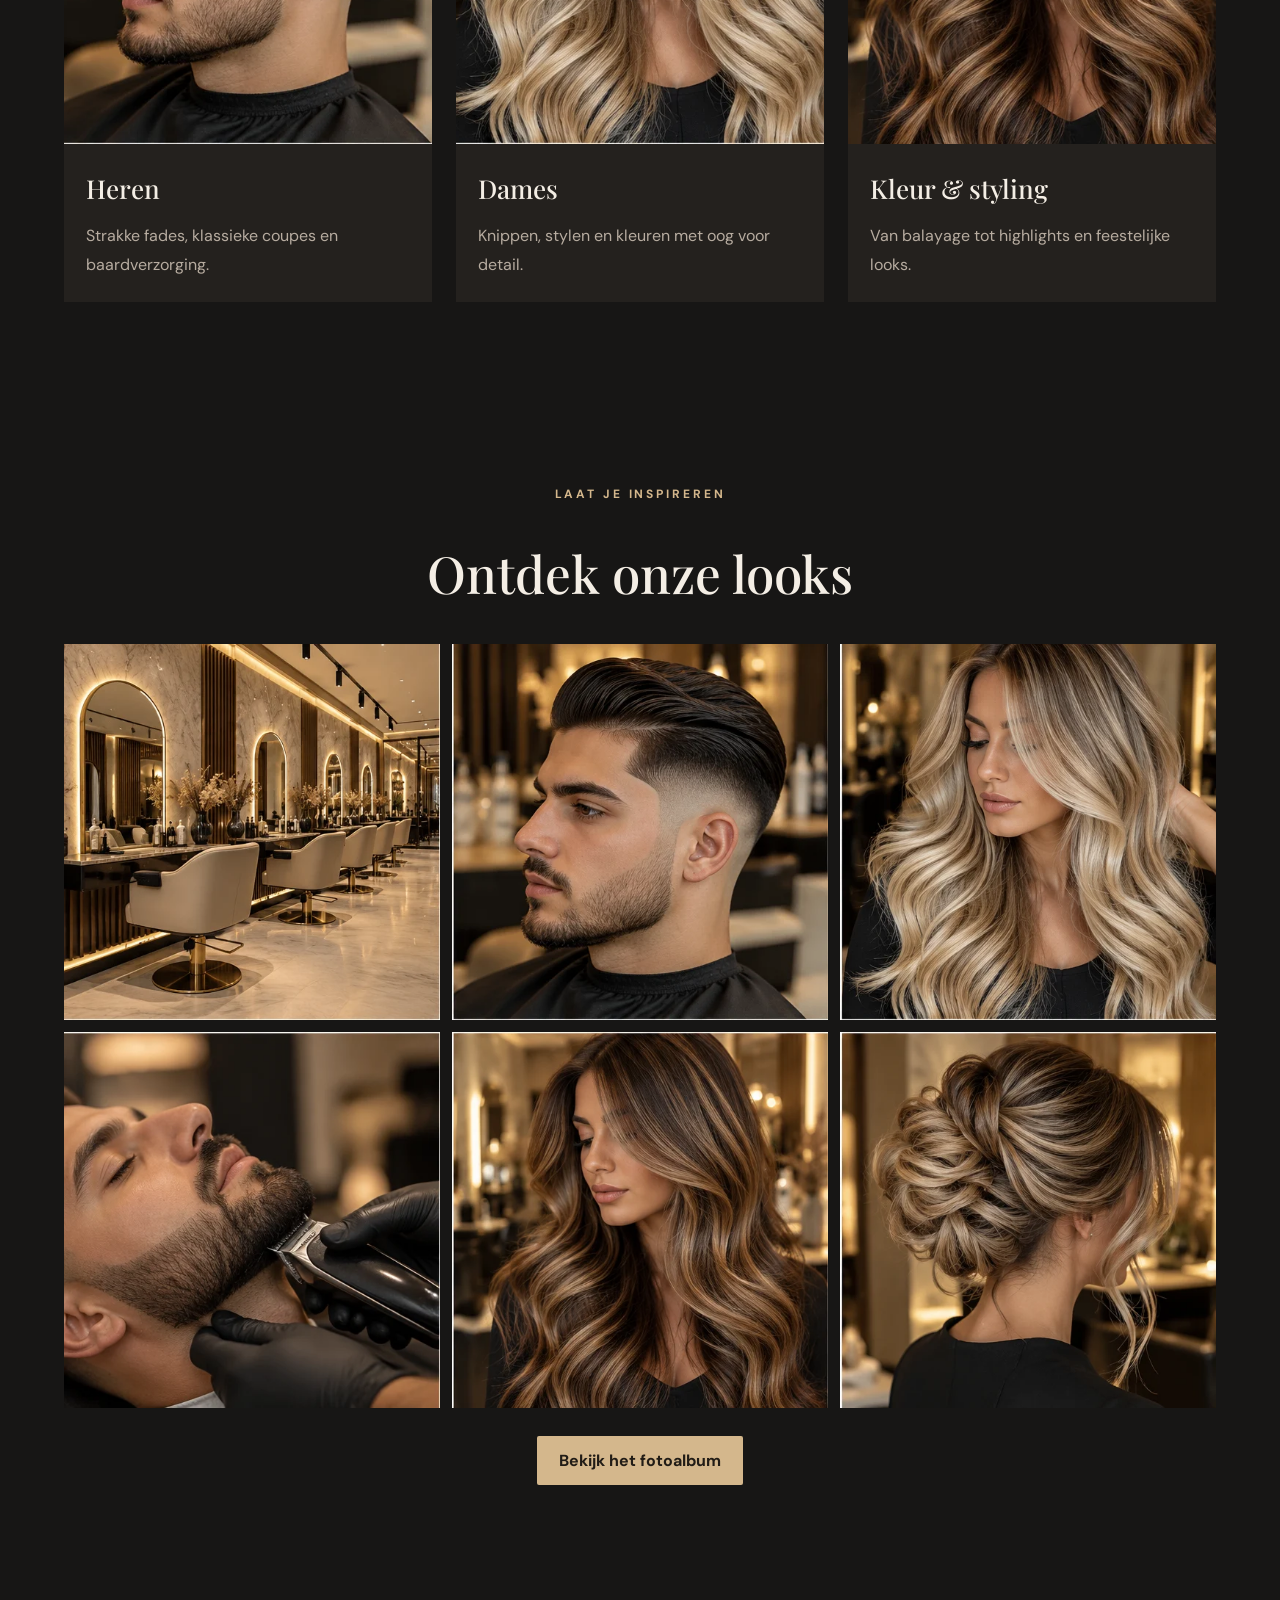
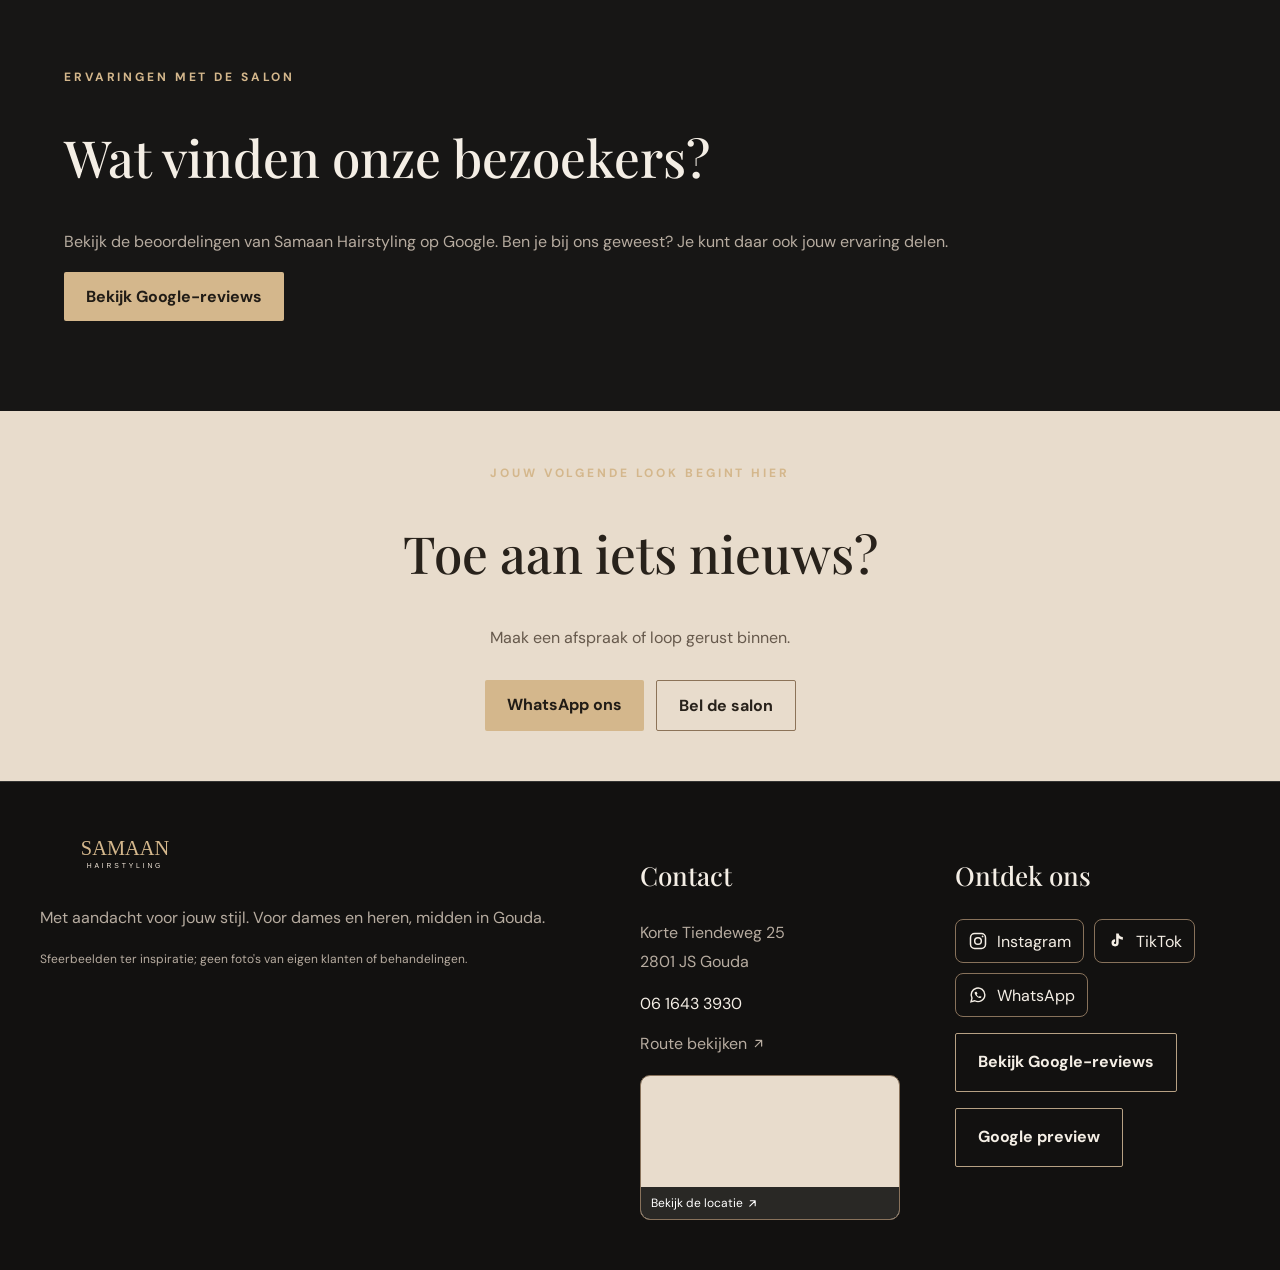
==== commit 5200ed27: "Fix booking dates and replace temporary site content: index.html" ====
--- a/index.html
+++ b/index.html
@@ -1 +1,197 @@
-<!doctype html><html lang="nl"><head><meta charset="utf-8"><meta name="viewport" content="width=device-width,initial-scale=1"><title>Kapper voor dames en heren | Samaan Hairstyling Gouda</title><meta name="description" content="Samaan Hairstyling in Gouda. Knippen, kleuren, balayage en baardverzorging."><meta name="theme-color" content="#171615"><meta property="og:title" content="Kapper voor dames en heren | Samaan Hairstyling"><meta property="og:description" content="Samaan Hairstyling in Gouda. Knippen, kleuren, balayage en baardverzorging."><meta property="og:type" content="website"><meta property="og:image" content="assets/dames.webp"><link rel="stylesheet" href="assets/style.css"><link rel="icon" href="assets/logo-placeholder.svg" type="image/svg+xml"><script type="application/ld+json">{"@context": "https://schema.org", "@type": "HairSalon", "name": "Samaan Hairstyling", "telephone": "+31616433930", "address": {"@type": "PostalAddress", "streetAddress": "Korte Tiendeweg 25", "postalCode": "2801 JS", "addressLocality": "Gouda", "addressCountry": "NL"}}</script></head><body><header><nav class="nav" aria-label="Hoofdnavigatie"><a href="index.html" aria-label="Samaan Hairstyling home"><img class="logo" src="assets/logo-placeholder.svg" alt="Samaan Hairstyling"></a><button id="menu" class="menu" aria-expanded="false" aria-label="Open menu">Menu</button><div class="links"><a href="index.html">Home</a><a href="heren.html">Heren</a><a href="dames.html">Dames</a><a href="fotoalbum.html">Fotoalbum</a><a href="prijzen.html">Prijzen</a><a href="contact.html">Contact</a><a class="cta" href="https://wa.me/31616433930" target="_blank" rel="noopener">Maak afspraak</a></div></nav></header><main><div class="hero"><div class="hero-copy reveal"><span class="eyebrow">Welkom bij Samaan</span><h1>Your hair.<br>Your signature.</h1><p>Ontdek een plek waar stijl, aandacht en vakmanschap samenkomen. Voor dames en heren, in het hart van Gouda.</p><div class="actions"><a class="button" href="https://wa.me/31616433930" target="_blank" rel="noopener">Plan je afspraak</a><a class="button outline" href="prijzen.html">Bekijk prijzen</a></div></div><img src="assets/salon.webp" alt="Sfeerbeeld van welkom bij samaan"></div><section class="section center"><span class="eyebrow">Samaan Hairstyling · Gouda</span><h2>Haar dat bij je past.</h2><p>Van een frisse coupe tot een complete transformatie. Bij Samaan draait het om aandacht, vakmanschap en jouw persoonlijke stijl.</p></section><section class="section"><span class="eyebrow">Onze specialiteiten</span><h2>Voor elke stijl een specialist</h2><div class="grid"><a class="tile" href="heren.html"><img loading="lazy" src="assets/heren.webp" alt="Sfeerimpressie: Heren"><div class="content"><h3>Heren</h3><p>Strakke fades, klassieke coupes en baardverzorging.</p></div></a><a class="tile" href="dames.html"><img loading="lazy" src="assets/dames.webp" alt="Sfeerimpressie: Dames"><div class="content"><h3>Dames</h3><p>Knippen, stylen en kleuren met oog voor detail.</p></div></a><a class="tile" href="dames.html"><img loading="lazy" src="assets/balayage.webp" alt="Sfeerimpressie: Kleur & styling"><div class="content"><h3>Kleur & styling</h3><p>Van balayage tot highlights en feestelijke looks.</p></div></a></div></section><section class="section center"><span class="eyebrow">Laat je inspireren</span><h2>Ontdek onze looks</h2><div class="gallery"><img loading="lazy" src="assets/salon.webp" alt="Sfeerbeeld salon"><img loading="lazy" src="assets/heren.webp" alt="Sfeerbeeld heren"><img loading="lazy" src="assets/dames.webp" alt="Sfeerbeeld dames"><img loading="lazy" src="assets/baard.webp" alt="Sfeerbeeld baard"><img loading="lazy" src="assets/balayage.webp" alt="Sfeerbeeld balayage"><img loading="lazy" src="assets/opsteken.webp" alt="Sfeerbeeld opsteken"></div><div class="actions" style="justify-content:center"><a class="button" href="fotoalbum.html">Bekijk het fotoalbum</a></div></section></main><section class="strip"><span class="eyebrow">Jouw volgende look begint hier</span><h2>Toe aan iets nieuws?</h2><p>Maak een afspraak of loop gerust binnen.</p><div class="actions" style="justify-content:center"><a class="button" href="https://wa.me/31616433930" target="_blank" rel="noopener">WhatsApp ons</a><a class="button outline" style="color:#28221b;border-color:#8c7358" href="tel:+31616433930">Bel de salon</a></div></section><footer class="footer"><div class="footer-inner"><div><img class="logo" src="assets/logo-placeholder.svg" alt="Samaan Hairstyling"><p>Met aandacht voor jouw stijl. Voor dames en heren, midden in Gouda.</p><p class="small">Demo door LJ Studio — sfeerfoto's zijn gegenereerd en tonen geen echte klanten of behandelingen.</p></div><div><h3>Contact</h3><p>Korte Tiendeweg 25<br>2801 JS Gouda</p><a href="tel:+31616433930">06 1643 3930</a><p><a href="https://www.google.com/maps/search/?api=1&query=Korte+Tiendeweg+25+Gouda" target="_blank" rel="noopener">Route bekijken <svg class="arrow-icon" viewBox="0 0 24 24" aria-hidden="true" focusable="false"><path d="M7 17 17 7M8 7h9v9" fill="none" stroke="currentColor" stroke-width="2" stroke-linecap="round" stroke-linejoin="round"/></svg></a></p><a class="footer-map" href="https://www.google.com/maps/search/?api=1&amp;query=Korte+Tiendeweg+25+Gouda" target="_blank" rel="noopener" aria-label="Open de locatie in Google Maps"><iframe title="Kaart van Korte Tiendeweg 25 in Gouda" src="https://maps.google.com/maps?q=Korte%20Tiendeweg%2025%2C%20Gouda&amp;t=&amp;z=15&amp;ie=UTF8&amp;iwloc=&amp;output=embed" loading="lazy" referrerpolicy="no-referrer-when-downgrade" tabindex="-1"></iframe><span>Bekijk de locatie <svg class="arrow-icon" viewBox="0 0 24 24" aria-hidden="true" focusable="false"><path d="M7 17 17 7M8 7h9v9" fill="none" stroke="currentColor" stroke-width="2" stroke-linecap="round" stroke-linejoin="round"/></svg></span></a></div><div><h3>Ontdek ons</h3><div class="social social-icons"><a href="https://www.instagram.com/" target="_blank" rel="noopener" aria-label="Instagram (profiel nog te koppelen)" title="Instagram-profiel nog te koppelen"><svg viewBox="0 0 24 24" aria-hidden="true"><rect x="3" y="3" width="18" height="18" rx="5" fill="none" stroke="currentColor" stroke-width="1.8"/><circle cx="12" cy="12" r="4" fill="none" stroke="currentColor" stroke-width="1.8"/><circle cx="17.5" cy="6.5" r="1.1" fill="currentColor"/></svg><span>Instagram</span></a><a href="https://www.tiktok.com/" target="_blank" rel="noopener" aria-label="TikTok (profiel nog te koppelen)" title="TikTok-profiel nog te koppelen"><svg viewBox="0 0 24 24" aria-hidden="true"><path d="M14 3v11.2a4.3 4.3 0 1 1-4.3-4.3V13a1.3 1.3 0 1 0 1.3 1.3V3h3c.4 2.4 2.1 4.1 5 4.3v3.1c-2-.1-3.7-.7-5-1.8" fill="currentColor"/></svg><span>TikTok</span></a><a href="https://wa.me/31616433930" target="_blank" rel="noopener" aria-label="WhatsApp Samaan Hairstyling"><svg viewBox="0 0 24 24" aria-hidden="true"><path d="M20.2 11.7a8.2 8.2 0 0 1-12.1 7.2L3.6 20l1.2-4.3a8.2 8.2 0 1 1 15.4-4Z" fill="none" stroke="currentColor" stroke-width="1.7"/><path d="M8.4 8.4c-.4.4-.5 1-.3 1.7.7 2.4 3.3 4.8 5.7 5.5.7.2 1.3.1 1.7-.3l.8-1.1-2.2-1.1-.9 1c-1.2-.5-2.3-1.6-2.8-2.8l1-.9-1.1-2.2-1.9.2Z" fill="currentColor"/></svg><span>WhatsApp</span></a></div><p><button class="button outline" data-preview>Google preview</button></p></div></div></footer><div id="preview" class="modal" role="dialog" aria-modal="true" aria-label="Google zoekresultaat voorbeeld"><div class="modal-inner"><button class="close" data-close aria-label="Sluiten">×</button><p>Voorbeeld van een mogelijk Google zoekresultaat (geen live ranking)</p><small>samaanhairstyling.nl</small><div class="google-link">Samaan Hairstyling | Kapper voor dames en heren in Gouda</div><p>Ontdek knippen, kleuren, balayage en baardverzorging bij Samaan Hairstyling aan de Korte Tiendeweg in Gouda. Maak eenvoudig een afspraak.</p><a href="https://www.google.com/search?q=Samaan+Hairstyling+Gouda" target="_blank" rel="noopener">Bekijk echte Google resultaten <svg class="arrow-icon" viewBox="0 0 24 24" aria-hidden="true" focusable="false"><path d="M7 17 17 7M8 7h9v9" fill="none" stroke="currentColor" stroke-width="2" stroke-linecap="round" stroke-linejoin="round"/></svg></a></div></div><div id="cookie" class="cookie"><p>Deze demo gebruikt alleen noodzakelijke lokale opslag voor jouw cookievoorkeur. Geen tracking of marketingcookies.</p><div class="actions"><button class="button outline" data-consent="necessary">Alleen noodzakelijk</button><button class="button" data-consent="all">Alles toestaan</button></div></div><script src="assets/app.js" defer></script></body></html>+<!doctype html>
+<html lang="nl">
+<head>
+<meta charset="utf-8">
+<meta name="viewport" content="width=device-width,initial-scale=1">
+<title>Kapper voor dames en heren | Samaan Hairstyling Gouda</title>
+<meta name="description" content="Samaan Hairstyling in Gouda. Knippen, kleuren, balayage en baardverzorging.">
+<meta name="theme-color" content="#171615">
+<meta property="og:title" content="Kapper voor dames en heren | Samaan Hairstyling">
+<meta property="og:description" content="Samaan Hairstyling in Gouda. Knippen, kleuren, balayage en baardverzorging.">
+<meta property="og:type" content="website">
+<meta property="og:image" content="assets/dames.webp">
+<link rel="stylesheet" href="assets/style.css">
+<link rel="icon" href="assets/logo-placeholder.svg" type="image/svg+xml">
+<script type="application/ld+json">{"@context": "https://schema.org", "@type": "HairSalon", "name": "Samaan Hairstyling", "telephone": "+31616433930", "address": {"@type": "PostalAddress", "streetAddress": "Korte Tiendeweg 25", "postalCode": "2801 JS", "addressLocality": "Gouda", "addressCountry": "NL"}}</script>
+</head>
+<body>
+<header>
+<nav class="nav" aria-label="Hoofdnavigatie">
+<a href="index.html" aria-label="Samaan Hairstyling home">
+<img class="logo" src="assets/logo-placeholder.svg" alt="Samaan Hairstyling">
+</a>
+<button id="menu" class="menu" aria-expanded="false" aria-label="Open menu">Menu</button>
+<div class="links">
+<a href="index.html" aria-current="page">Home</a>
+<a href="heren.html">Heren</a>
+<a href="dames.html">Dames</a>
+<a href="fotoalbum.html">Fotoalbum</a>
+<a href="prijzen.html">Prijzen</a>
+<a href="contact.html">Contact</a>
+<a class="cta" href="contact.html#afspraak">Maak afspraak</a>
+</div>
+</nav>
+</header>
+<main>
+<div class="hero">
+<div class="hero-copy reveal">
+<span class="eyebrow">Welkom bij Samaan</span>
+<h1>Your hair.<br>Your signature.</h1>
+<p>Ontdek een plek waar stijl, aandacht en vakmanschap samenkomen. Voor dames en heren, in het hart van Gouda.</p>
+<div class="actions">
+<a class="button" href="contact.html#afspraak">Plan je afspraak</a>
+<a class="button outline" href="prijzen.html">Bekijk prijzen</a>
+</div>
+</div>
+<img src="assets/salon.webp" alt="Sfeerbeeld van welkom bij samaan">
+</div>
+<section class="section center">
+<span class="eyebrow">Samaan Hairstyling · Gouda</span>
+<h2>Haar dat bij je past.</h2>
+<p>Van een frisse coupe tot een complete transformatie. Bij Samaan draait het om aandacht, vakmanschap en jouw persoonlijke stijl.</p>
+</section>
+<section class="section">
+<span class="eyebrow">Onze specialiteiten</span>
+<h2>Voor elke stijl een specialist</h2>
+<div class="grid">
+<a class="tile" href="heren.html">
+<img loading="lazy" src="assets/heren.webp" alt="Sfeerimpressie: Heren">
+<div class="content">
+<h3>Heren</h3>
+<p>Strakke fades, klassieke coupes en baardverzorging.</p>
+</div>
+</a>
+<a class="tile" href="dames.html">
+<img loading="lazy" src="assets/dames.webp" alt="Sfeerimpressie: Dames">
+<div class="content">
+<h3>Dames</h3>
+<p>Knippen, stylen en kleuren met oog voor detail.</p>
+</div>
+</a>
+<a class="tile" href="dames.html">
+<img loading="lazy" src="assets/balayage.webp" alt="Sfeerimpressie: Kleur & styling">
+<div class="content">
+<h3>Kleur & styling</h3>
+<p>Van balayage tot highlights en feestelijke looks.</p>
+</div>
+</a>
+</div>
+</section>
+<section class="section center">
+<span class="eyebrow">Laat je inspireren</span>
+<h2>Ontdek onze looks</h2>
+<div class="gallery">
+<img loading="lazy" src="assets/salon.webp" alt="Sfeerbeeld salon">
+<img loading="lazy" src="assets/heren.webp" alt="Sfeerbeeld heren">
+<img loading="lazy" src="assets/dames.webp" alt="Sfeerbeeld dames">
+<img loading="lazy" src="assets/baard.webp" alt="Sfeerbeeld baard">
+<img loading="lazy" src="assets/balayage.webp" alt="Sfeerbeeld balayage">
+<img loading="lazy" src="assets/opsteken.webp" alt="Sfeerbeeld opsteken">
+</div>
+<div class="actions" style="justify-content:center">
+<a class="button" href="fotoalbum.html">Bekijk het fotoalbum</a>
+</div>
+</section>
+<section class="section">
+<div class="reviews-panel">
+<div>
+<span class="eyebrow">Ervaringen met de salon</span>
+<h2>Wat vinden onze bezoekers?</h2>
+<p>Bekijk de beoordelingen van Samaan Hairstyling op Google. Ben je bij ons geweest? Je kunt daar ook jouw ervaring delen.</p>
+</div>
+<a class="button" href="https://www.google.com/maps?cid=1954973399178327517" target="_blank" rel="noopener">Bekijk Google-reviews</a>
+</div>
+</section>
+</main>
+<section class="strip">
+<span class="eyebrow">Jouw volgende look begint hier</span>
+<h2>Toe aan iets nieuws?</h2>
+<p>Maak een afspraak of loop gerust binnen.</p>
+<div class="actions" style="justify-content:center">
+<a class="button" href="https://wa.me/31616433930" target="_blank" rel="noopener">WhatsApp ons</a>
+<a class="button outline" style="color:#28221b;border-color:#8c7358" href="tel:+31616433930">Bel de salon</a>
+</div>
+</section>
+<footer class="footer">
+<div class="footer-inner">
+<div>
+<img class="logo" src="assets/logo-placeholder.svg" alt="Samaan Hairstyling">
+<p>Met aandacht voor jouw stijl. Voor dames en heren, midden in Gouda.</p>
+<p class="small">Sfeerbeelden ter inspiratie; geen foto's van eigen klanten of behandelingen.</p>
+</div>
+<div>
+<h3>Contact</h3>
+<p>Korte Tiendeweg 25<br>2801 JS Gouda</p>
+<a href="tel:+31616433930">06 1643 3930</a>
+<p>
+<a href="https://www.google.com/maps/search/?api=1&query=Korte+Tiendeweg+25+Gouda" target="_blank" rel="noopener">Route bekijken <svg class="arrow-icon" viewBox="0 0 24 24" aria-hidden="true" focusable="false">
+<path d="M7 17 17 7M8 7h9v9" fill="none" stroke="currentColor" stroke-width="2" stroke-linecap="round" stroke-linejoin="round"/>
+</svg>
+</a>
+</p>
+<a class="footer-map" href="https://www.google.com/maps/search/?api=1&amp;query=Korte+Tiendeweg+25+Gouda" target="_blank" rel="noopener" aria-label="Open de locatie in Google Maps">
+<iframe title="Kaart van Korte Tiendeweg 25 in Gouda" src="https://maps.google.com/maps?q=Korte%20Tiendeweg%2025%2C%20Gouda&amp;t=&amp;z=15&amp;ie=UTF8&amp;iwloc=&amp;output=embed" loading="lazy" referrerpolicy="no-referrer-when-downgrade" tabindex="-1">
+</iframe>
+<span>Bekijk de locatie <svg class="arrow-icon" viewBox="0 0 24 24" aria-hidden="true" focusable="false">
+<path d="M7 17 17 7M8 7h9v9" fill="none" stroke="currentColor" stroke-width="2" stroke-linecap="round" stroke-linejoin="round"/>
+</svg>
+</span>
+</a>
+</div>
+<div>
+<h3>Ontdek ons</h3>
+<div class="social social-icons">
+<a data-social="instagram" hidden>
+<svg viewBox="0 0 24 24" aria-hidden="true">
+<rect x="3" y="3" width="18" height="18" rx="5" fill="none" stroke="currentColor" stroke-width="1.8"/>
+<circle cx="12" cy="12" r="4" fill="none" stroke="currentColor" stroke-width="1.8"/>
+<circle cx="17.5" cy="6.5" r="1.1" fill="currentColor"/>
+</svg>
+<span>Instagram</span>
+</a>
+<a data-social="tiktok" hidden>
+<svg viewBox="0 0 24 24" aria-hidden="true">
+<path d="M14 3v11.2a4.3 4.3 0 1 1-4.3-4.3V13a1.3 1.3 0 1 0 1.3 1.3V3h3c.4 2.4 2.1 4.1 5 4.3v3.1c-2-.1-3.7-.7-5-1.8" fill="currentColor"/>
+</svg>
+<span>TikTok</span>
+</a>
+<a href="https://wa.me/31616433930" target="_blank" rel="noopener" aria-label="WhatsApp Samaan Hairstyling">
+<svg viewBox="0 0 24 24" aria-hidden="true">
+<path d="M20.2 11.7a8.2 8.2 0 0 1-12.1 7.2L3.6 20l1.2-4.3a8.2 8.2 0 1 1 15.4-4Z" fill="none" stroke="currentColor" stroke-width="1.7"/>
+<path d="M8.4 8.4c-.4.4-.5 1-.3 1.7.7 2.4 3.3 4.8 5.7 5.5.7.2 1.3.1 1.7-.3l.8-1.1-2.2-1.1-.9 1c-1.2-.5-2.3-1.6-2.8-2.8l1-.9-1.1-2.2-1.9.2Z" fill="currentColor"/>
+</svg>
+<span>WhatsApp</span>
+</a>
+</div>
+<p>
+<a class="button outline" href="https://www.google.com/maps?cid=1954973399178327517" target="_blank" rel="noopener">Bekijk Google-reviews</a>
+</p>
+<p>
+<button class="button outline" data-preview>Google preview</button>
+</p>
+</div>
+</div>
+</footer>
+<div id="preview" class="modal" role="dialog" aria-modal="true" aria-label="Google zoekresultaat voorbeeld">
+<div class="modal-inner">
+<button class="close" data-close aria-label="Sluiten">×</button>
+<p>Voorbeeld van een mogelijk Google zoekresultaat (geen live ranking)</p>
+<small>samaanhairstyling.nl</small>
+<div class="google-link">Samaan Hairstyling | Kapper voor dames en heren in Gouda</div>
+<p>Ontdek knippen, kleuren, balayage en baardverzorging bij Samaan Hairstyling aan de Korte Tiendeweg in Gouda. Maak eenvoudig een afspraak.</p>
+<a href="https://www.google.com/search?q=Samaan+Hairstyling+Gouda" target="_blank" rel="noopener">Bekijk echte Google resultaten <svg class="arrow-icon" viewBox="0 0 24 24" aria-hidden="true" focusable="false">
+<path d="M7 17 17 7M8 7h9v9" fill="none" stroke="currentColor" stroke-width="2" stroke-linecap="round" stroke-linejoin="round"/>
+</svg>
+</a>
+</div>
+</div>
+<div id="cookie" class="cookie">
+<p>We bewaren je voorkeur lokaal. De kaart wordt door Google Maps geladen; bij gebruik van WhatsApp verlaat je deze website.</p>
+<div class="actions">
+<button class="button outline" data-consent="necessary">Begrepen</button>
+</div>
+</div>
+<script src="assets/app.js" defer>
+</script>
+</body>
+</html>
--- a/assets/style.css
+++ b/assets/style.css
@@ -1 +1,14 @@
-@import url('https://fonts.googleapis.com/css2?family=DM+Sans:wght@400;500;600;700&family=Playfair+Display:wght@400;500;600&display=swap');:root{--bg:#171615;--panel:#24211e;--gold:#d4b78c;--cream:#f4eee5;--muted:#b7aca0}*{box-sizing:border-box}html{scroll-behavior:smooth}body{margin:0;background:var(--bg);color:var(--cream);font-family:'DM Sans',sans-serif}a{color:inherit;text-decoration:none}button{font:inherit;cursor:pointer}header{position:sticky;top:0;z-index:20;background:#171615f5;border-bottom:1px solid #ffffff19}.nav{max-width:1200px;margin:auto;padding:12px 24px;display:flex;align-items:center;justify-content:space-between;gap:25px}.logo{width:170px;max-height:70px}.links{display:flex;align-items:center;gap:22px;font-size:14px}.links a:hover,.footer a:hover{color:var(--gold)}.cta,.button{display:inline-block;background:var(--gold);color:#211c16;border:0;padding:14px 22px;border-radius:2px;font-weight:700}.outline{background:transparent;color:var(--cream);border:1px solid #b7a184}.hero{min-height:610px;display:grid;grid-template-columns:1fr 1fr;align-items:center;max-width:1300px;margin:auto}.hero-copy{padding:70px 7vw}.eyebrow{color:var(--gold);letter-spacing:.24em;text-transform:uppercase;font-size:12px;font-weight:700}h1,h2,h3{font-family:'Playfair Display',Georgia,serif;font-weight:500}h1{font-size:clamp(48px,6vw,86px);line-height:1.05;margin:22px 0}h2{font-size:clamp(35px,4vw,56px);line-height:1.1}h3{font-size:26px}p{color:var(--muted);line-height:1.8}.hero img{width:100%;height:610px;object-fit:cover}.actions{display:flex;gap:12px;flex-wrap:wrap;margin-top:28px}.section{max-width:1200px;margin:auto;padding:90px 24px}.center{text-align:center}.grid{display:grid;grid-template-columns:repeat(3,1fr);gap:24px}.tile{background:var(--panel);overflow:hidden}.tile img{width:100%;aspect-ratio:4/4.5;object-fit:cover;transition:transform .4s}.tile:hover img{transform:scale(1.035)}.tile .content{padding:22px}.tile h3{margin:0}.tile p{margin-bottom:0}.strip{background:#e8dccc;color:#28221b;padding:50px 24px;text-align:center}.strip p{color:#66594c}.prices{display:grid;grid-template-columns:repeat(2,1fr);gap:45px}.price{display:flex;justify-content:space-between;gap:15px;padding:16px 0;border-bottom:1px solid #ffffff24}.price strong{color:var(--gold);white-space:nowrap}.footer{border-top:1px solid #ffffff25;padding:50px 24px;background:#121110}.footer-inner{max-width:1200px;margin:auto;display:grid;grid-template-columns:2fr 1fr 1fr;gap:30px}.social{display:flex;gap:12px;flex-wrap:wrap}.social a{border:1px solid #88725b;padding:10px 13px}.small{font-size:12px}.menu{display:none;background:none;border:1px solid var(--gold);color:var(--gold);padding:9px 12px}.gallery{display:grid;grid-template-columns:repeat(3,1fr);gap:12px}.gallery img{width:100%;aspect-ratio:1/1;object-fit:cover}.note{background:#393027;border-left:3px solid var(--gold);padding:16px;color:#e9dac9}.modal{position:fixed;inset:0;z-index:40;background:#000c;display:none;align-items:center;justify-content:center;padding:20px}.modal.open{display:flex}.modal-inner{background:#fff;color:#222;padding:30px;max-width:620px;width:100%;border-radius:12px}.modal-inner p{color:#555}.google-link{color:#1a0dab;font-size:22px}.close{float:right;background:none;border:0;font-size:24px}.cookie{position:fixed;bottom:15px;left:15px;right:15px;z-index:30;background:#2a2520;border:1px solid #6d5a43;padding:16px;display:flex;align-items:center;justify-content:space-between;gap:20px;box-shadow:0 8px 30px #0008}.cookie p{margin:0;font-size:13px}.cookie .actions{margin:0}.reveal{animation:up .6s both}@keyframes up{from{opacity:0;transform:translateY(16px)}to{opacity:1;transform:translateY(0)}}@media(max-width:850px){.menu{display:block}.links{display:none;position:absolute;top:75px;left:0;right:0;background:#171615;flex-direction:column;padding:24px;align-items:stretch}.links.show{display:flex}.hero{grid-template-columns:1fr}.hero-copy{padding:65px 24px}.hero img{height:430px}.grid,.gallery{grid-template-columns:repeat(2,1fr)}.footer-inner{grid-template-columns:1fr 1fr}.prices{grid-template-columns:1fr}}@media(max-width:540px){.grid,.gallery,.footer-inner{grid-template-columns:1fr}.section{padding:65px 20px}.hero img{height:350px}.cookie{flex-direction:column;align-items:stretch}.nav{padding:10px 16px}.logo{width:140px}}@media(prefers-reduced-motion:reduce){*,*:before,*:after{scroll-behavior:auto!important;animation:none!important;transition:none!important}}+@import url('https://fonts.googleapis.com/css2?family=DM+Sans:wght@400;500;600;700&family=Playfair+Display:wght@400;500;600&display=swap');:root{--bg:#171615;--panel:#24211e;--gold:#d4b78c;--cream:#f4eee5;--muted:#b7aca0}*{box-sizing:border-box}html{scroll-behavior:smooth}body{margin:0;background:var(--bg);color:var(--cream);font-family:'DM Sans',sans-serif}a{color:inherit;text-decoration:none}button{font:inherit;cursor:pointer}header{position:sticky;top:0;z-index:20;background:#171615f5;border-bottom:1px solid #ffffff19}.nav{max-width:1200px;margin:auto;padding:12px 24px;display:flex;align-items:center;justify-content:space-between;gap:25px}.logo{width:170px;max-height:70px}.links{display:flex;align-items:center;gap:22px;font-size:14px}.links a:hover,.footer a:hover{color:var(--gold)}.cta,.button{display:inline-block;background:var(--gold);color:#211c16;border:0;padding:14px 22px;border-radius:2px;font-weight:700}.outline{background:transparent;color:var(--cream);border:1px solid #b7a184}.hero{min-height:610px;display:grid;grid-template-columns:1fr 1fr;align-items:center;max-width:1300px;margin:auto}.hero-copy{padding:70px 7vw}.eyebrow{color:var(--gold);letter-spacing:.24em;text-transform:uppercase;font-size:12px;font-weight:700}h1,h2,h3{font-family:'Playfair Display',Georgia,serif;font-weight:500}h1{font-size:clamp(48px,6vw,86px);line-height:1.05;margin:22px 0}h2{font-size:clamp(35px,4vw,56px);line-height:1.1}h3{font-size:26px}p{color:var(--muted);line-height:1.8}.hero img{width:100%;height:610px;object-fit:cover}.actions{display:flex;gap:12px;flex-wrap:wrap;margin-top:28px}.section{max-width:1200px;margin:auto;padding:90px 24px}.center{text-align:center}.grid{display:grid;grid-template-columns:repeat(3,1fr);gap:24px}.tile{background:var(--panel);overflow:hidden}.tile img{width:100%;aspect-ratio:4/4.5;object-fit:cover;transition:transform .4s}.tile:hover img{transform:scale(1.035)}.tile .content{padding:22px}.tile h3{margin:0}.tile p{margin-bottom:0}.strip{background:#e8dccc;color:#28221b;padding:50px 24px;text-align:center}.strip p{color:#66594c}.prices{display:grid;grid-template-columns:repeat(2,1fr);gap:45px}.price{display:flex;justify-content:space-between;gap:15px;padding:16px 0;border-bottom:1px solid #ffffff24}.price strong{color:var(--gold);white-space:nowrap}.footer{border-top:1px solid #ffffff25;padding:50px 24px;background:#121110}.footer-inner{max-width:1200px;margin:auto;display:grid;grid-template-columns:2fr 1fr 1fr;gap:30px}.social{display:flex;gap:12px;flex-wrap:wrap}.social a{border:1px solid #88725b;padding:10px 13px}.small{font-size:12px}.menu{display:none;background:none;border:1px solid var(--gold);color:var(--gold);padding:9px 12px}.gallery{display:grid;grid-template-columns:repeat(3,1fr);gap:12px}.gallery img{width:100%;aspect-ratio:1/1;object-fit:cover}.note{background:#393027;border-left:3px solid var(--gold);padding:16px;color:#e9dac9}.modal{position:fixed;inset:0;z-index:40;background:#000c;display:none;align-items:center;justify-content:center;padding:20px}.modal.open{display:flex}.modal-inner{background:#fff;color:#222;padding:30px;max-width:620px;width:100%;border-radius:12px}.modal-inner p{color:#555}.google-link{color:#1a0dab;font-size:22px}.close{float:right;background:none;border:0;font-size:24px}.cookie{position:fixed;bottom:15px;left:15px;right:15px;z-index:30;background:#2a2520;border:1px solid #6d5a43;padding:16px;display:flex;align-items:center;justify-content:space-between;gap:20px;box-shadow:0 8px 30px #0008}.cookie p{margin:0;font-size:13px}.cookie .actions{margin:0}.reveal{animation:up .6s both}@keyframes up{from{opacity:0;transform:translateY(16px)}to{opacity:1;transform:translateY(0)}}@media(max-width:850px){.menu{display:block}.links{display:none;position:absolute;top:75px;left:0;right:0;background:#171615;flex-direction:column;padding:24px;align-items:stretch}.links.show{display:flex}.hero{grid-template-columns:1fr}.hero-copy{padding:65px 24px}.hero img{height:430px}.grid,.gallery{grid-template-columns:repeat(2,1fr)}.footer-inner{grid-template-columns:1fr 1fr}.prices{grid-template-columns:1fr}}@media(max-width:540px){.grid,.gallery,.footer-inner{grid-template-columns:1fr}.section{padding:65px 20px}.hero img{height:350px}.cookie{flex-direction:column;align-items:stretch}.nav{padding:10px 16px}.logo{width:140px}}@media(prefers-reduced-motion:reduce){*,*:before,*:after{scroll-behavior:auto!important;animation:none!important;transition:none!important}}
+/* LJ Studio responsive enhancements */
+.arrow-icon{display:inline-block;width:1em;height:1em;vertical-align:-.13em;flex:none;stroke:currentColor}.social-icons{gap:10px}.social-icons a{display:inline-flex;align-items:center;gap:9px;border-radius:8px;padding:10px 12px;min-height:44px}.social-icons svg{width:20px;height:20px;flex:none}.footer-map{display:block;position:relative;width:100%;max-width:260px;height:145px;overflow:hidden;border:1px solid #88725b;border-radius:10px;margin-top:16px;background:#e8dccc}.footer-map iframe{width:100%;height:100%;border:0;pointer-events:none}.footer-map span{position:absolute;bottom:0;left:0;right:0;padding:8px 10px;background:#171615e8;color:#fff;font-size:12px}.service-list{max-width:900px;margin-top:28px;border:1px solid #715c43;border-radius:16px;overflow:hidden;background:#24211e}.service-link{display:flex;justify-content:space-between;align-items:center;gap:16px;padding:20px 24px;border-bottom:1px solid #ffffff20;transition:background .2s}.service-link:last-child{border-bottom:0}.service-link:hover,.service-link:focus-visible{background:#3c3025}.service-link strong{display:block;font-weight:600}.service-link small{display:block;margin-top:7px;color:#d4b78c;font-size:12px}.service-link b{color:#e4bd84;white-space:nowrap}@media(max-width:540px){.service-link{padding:17px 13px}.service-link b{font-size:14px}.social-icons a{flex:1 1 auto}.footer-map{max-width:100%}}
+/* Fixed-size SVG arrows: prevent inherited heading/font styles from enlarging icons */
+svg.arrow-icon{width:15px!important;height:15px!important;min-width:15px;max-width:15px;min-height:15px;max-height:15px;display:inline-block!important;vertical-align:-2px;flex:0 0 15px;stroke-width:2;overflow:visible}.service-link small svg.arrow-icon,.menu-item small svg.arrow-icon{width:13px!important;height:13px!important;min-width:13px;max-width:13px;min-height:13px;max-height:13px;vertical-align:-2px}.footer-map span svg.arrow-icon{width:13px!important;height:13px!important;min-width:13px;max-width:13px;min-height:13px;max-height:13px}@media(max-width:540px){svg.arrow-icon{width:14px!important;height:14px!important;min-width:14px;max-width:14px;min-height:14px;max-height:14px}}
+
+/* Definitieve compacte iconen en behandelingskaarten op heren/dames */
+.menu-grid{display:grid;grid-template-columns:repeat(2,minmax(0,1fr));gap:28px;margin-top:36px}.treatment-grid{grid-template-columns:minmax(0,760px)}.menu-card{min-width:0;overflow:hidden;border:1px solid rgba(190,158,110,.35);border-radius:20px;background:#211f1c;box-shadow:0 16px 42px #0003}.menu-card-head{padding:32px;background:linear-gradient(125deg,#594737,#28231e)}.menu-card-head>span{letter-spacing:.2em;color:#e8cba5;font-size:11px}.menu-card-head h2{margin:12px 0;font-size:clamp(32px,4vw,48px);color:#fff}.menu-card-head p{color:#e6d9c9;margin:0}.menu-items{padding:10px 24px}.menu-item{display:flex;align-items:center;justify-content:space-between;gap:16px;padding:18px 8px;border-bottom:1px solid #ffffff1b;color:#f5eee5;text-decoration:none;transition:background .2s}.menu-item:last-child{border-bottom:0}.menu-item>span{min-width:0}.menu-item strong{display:block;font-weight:600}.menu-item small{display:inline-flex;align-items:center;gap:5px;margin-top:6px;color:#c6ab84;font-size:12px}.menu-item b{flex:none;color:#e4bd84;white-space:nowrap;font-size:16px}.menu-item:hover,.menu-item:focus-visible{background:#d4b78c19}.menu-note{font-size:13px;margin-top:22px}.menu-item svg.arrow-icon,.service-link svg.arrow-icon,.footer-map svg.arrow-icon{display:inline-block!important;position:static!important;float:none!important;width:13px!important;height:13px!important;min-width:13px!important;max-width:13px!important;min-height:13px!important;max-height:13px!important;flex:0 0 13px!important;vertical-align:middle!important;transform:none!important;margin:0!important;padding:0!important;overflow:visible!important}.menu-item small span{display:inline-flex!important;align-items:center!important;width:13px!important;height:13px!important;min-width:13px!important;max-width:13px!important;line-height:1!important}.menu-item small span svg{width:13px!important;height:13px!important;display:block!important}.footer-map svg.arrow-icon{width:12px!important;height:12px!important}@media(max-width:760px){.menu-grid{grid-template-columns:minmax(0,1fr);gap:20px}.menu-card-head{padding:25px}.menu-items{padding:8px 14px}.menu-item{padding:15px 5px}.menu-item b{font-size:14px}}
+
+/* Keep appointment CTA text visible on hover, touch, focus and active states */
+.nav .links a.cta,.nav .links a.cta:link,.nav .links a.cta:visited,.nav .links a.cta:hover,.nav .links a.cta:focus,.nav .links a.cta:focus-visible,.nav .links a.cta:active{color:#211c16!important;-webkit-text-fill-color:#211c16!important;opacity:1!important;visibility:visible!important;text-decoration:none!important}.nav .links a.cta:hover,.nav .links a.cta:focus-visible{background:#e6c99e!important}.nav .links a.cta:focus-visible{outline:2px solid #fff;outline-offset:3px}
+
+/* Mobile treatment layout: consistent on iPhone, Android and desktop */
+.treatment-section .menu-grid.treatment-grid{display:grid!important;grid-template-columns:minmax(0,1fr)!important;width:100%;max-width:760px;margin-top:28px}.treatment-section .menu-card{display:block!important;width:100%;max-width:100%;min-width:0}.treatment-section .menu-items{display:block!important}.treatment-section .menu-item{display:flex!important;flex-direction:row!important;align-items:center!important;justify-content:space-between!important;gap:12px!important;min-height:76px}.treatment-section .menu-item>span{display:block!important;min-width:0;flex:1 1 auto}.treatment-section .menu-item>b{display:block!important;flex:0 0 auto;white-space:nowrap;text-align:right}.treatment-section .menu-item small{display:inline-flex!important;align-items:center!important;gap:5px!important;line-height:1.35}.treatment-section .menu-item small>span{display:inline-flex!important;width:13px!important;height:13px!important;flex:0 0 13px!important}.treatment-section .menu-item small svg.arrow-icon{display:block!important;width:13px!important;height:13px!important;max-width:13px!important;max-height:13px!important;transform:none!important}@media(max-width:540px){.treatment-section .menu-card-head{padding:24px 20px}.treatment-section .menu-items{padding:4px 16px}.treatment-section .menu-item{padding:16px 0!important;min-height:74px}.treatment-section .menu-item strong{font-size:15px;line-height:1.4}.treatment-section .menu-item b{font-size:15px}.treatment-section .menu-item small{font-size:12px}}
